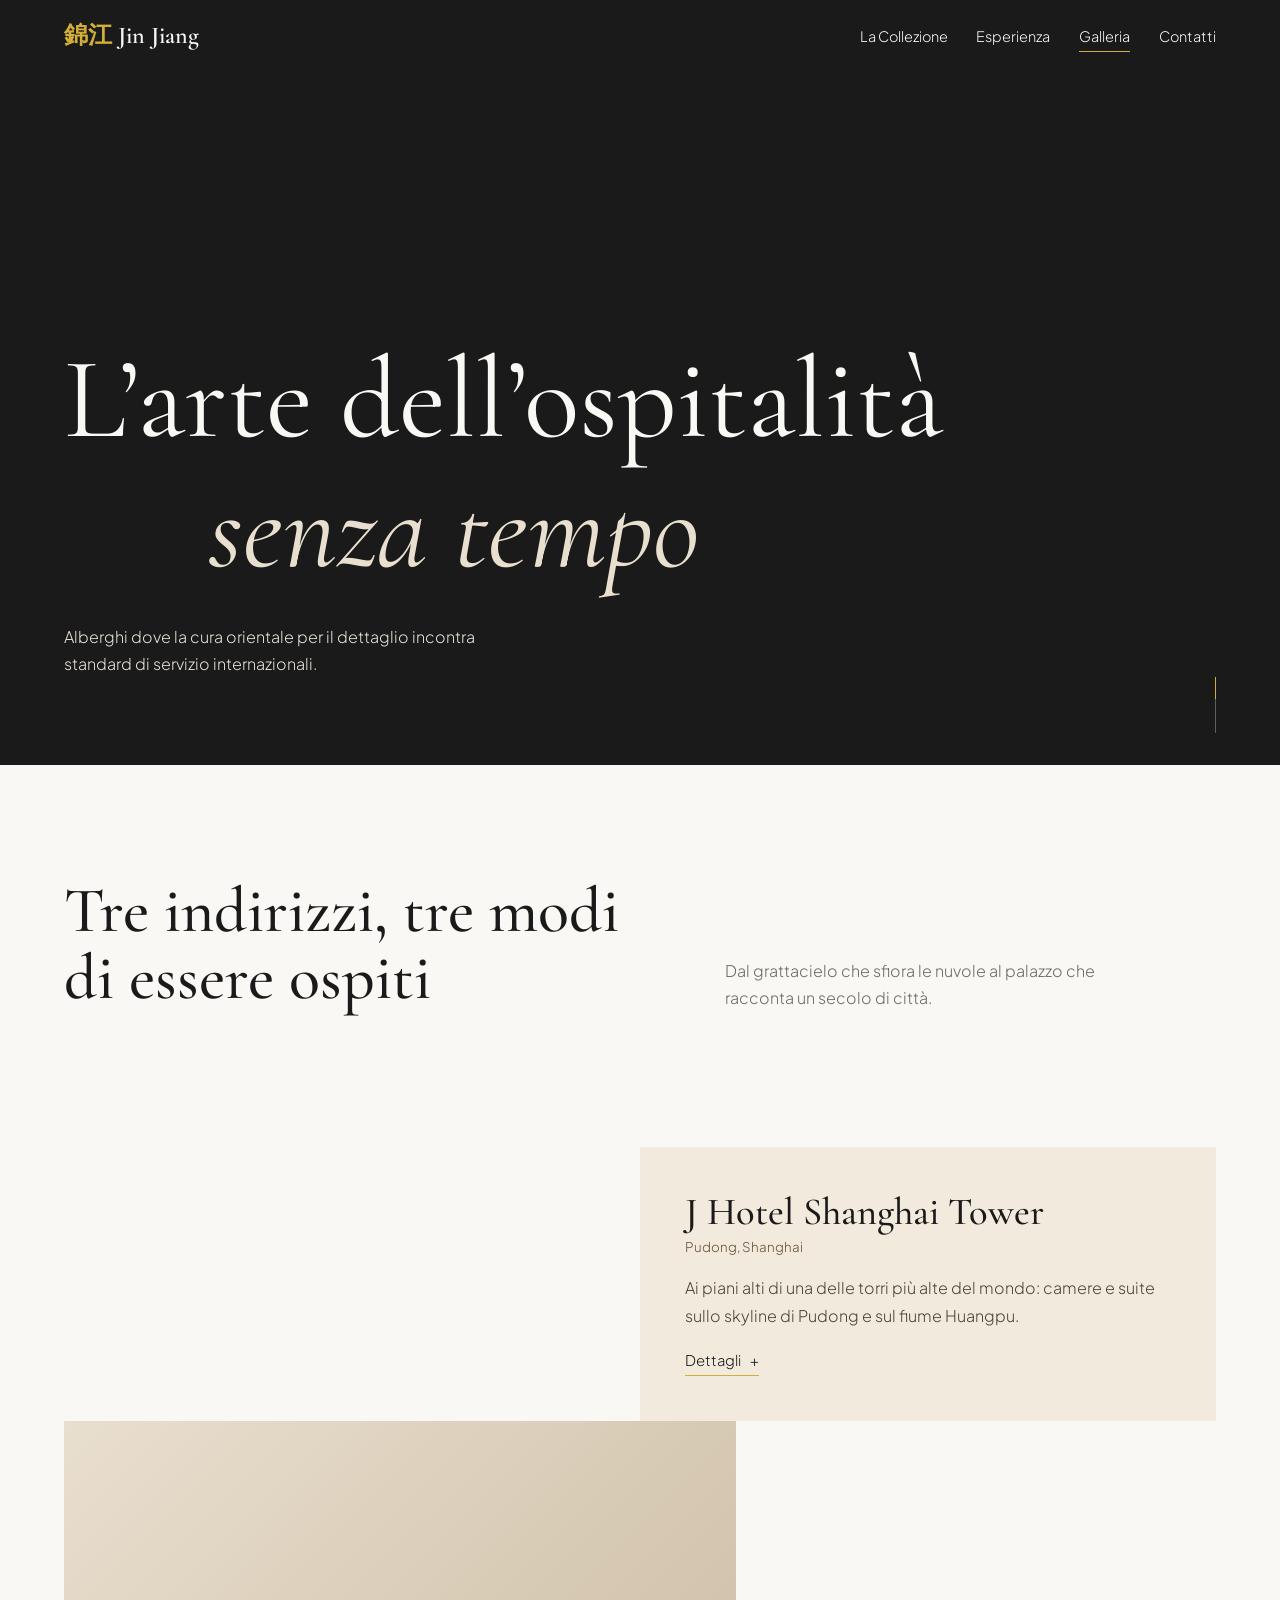
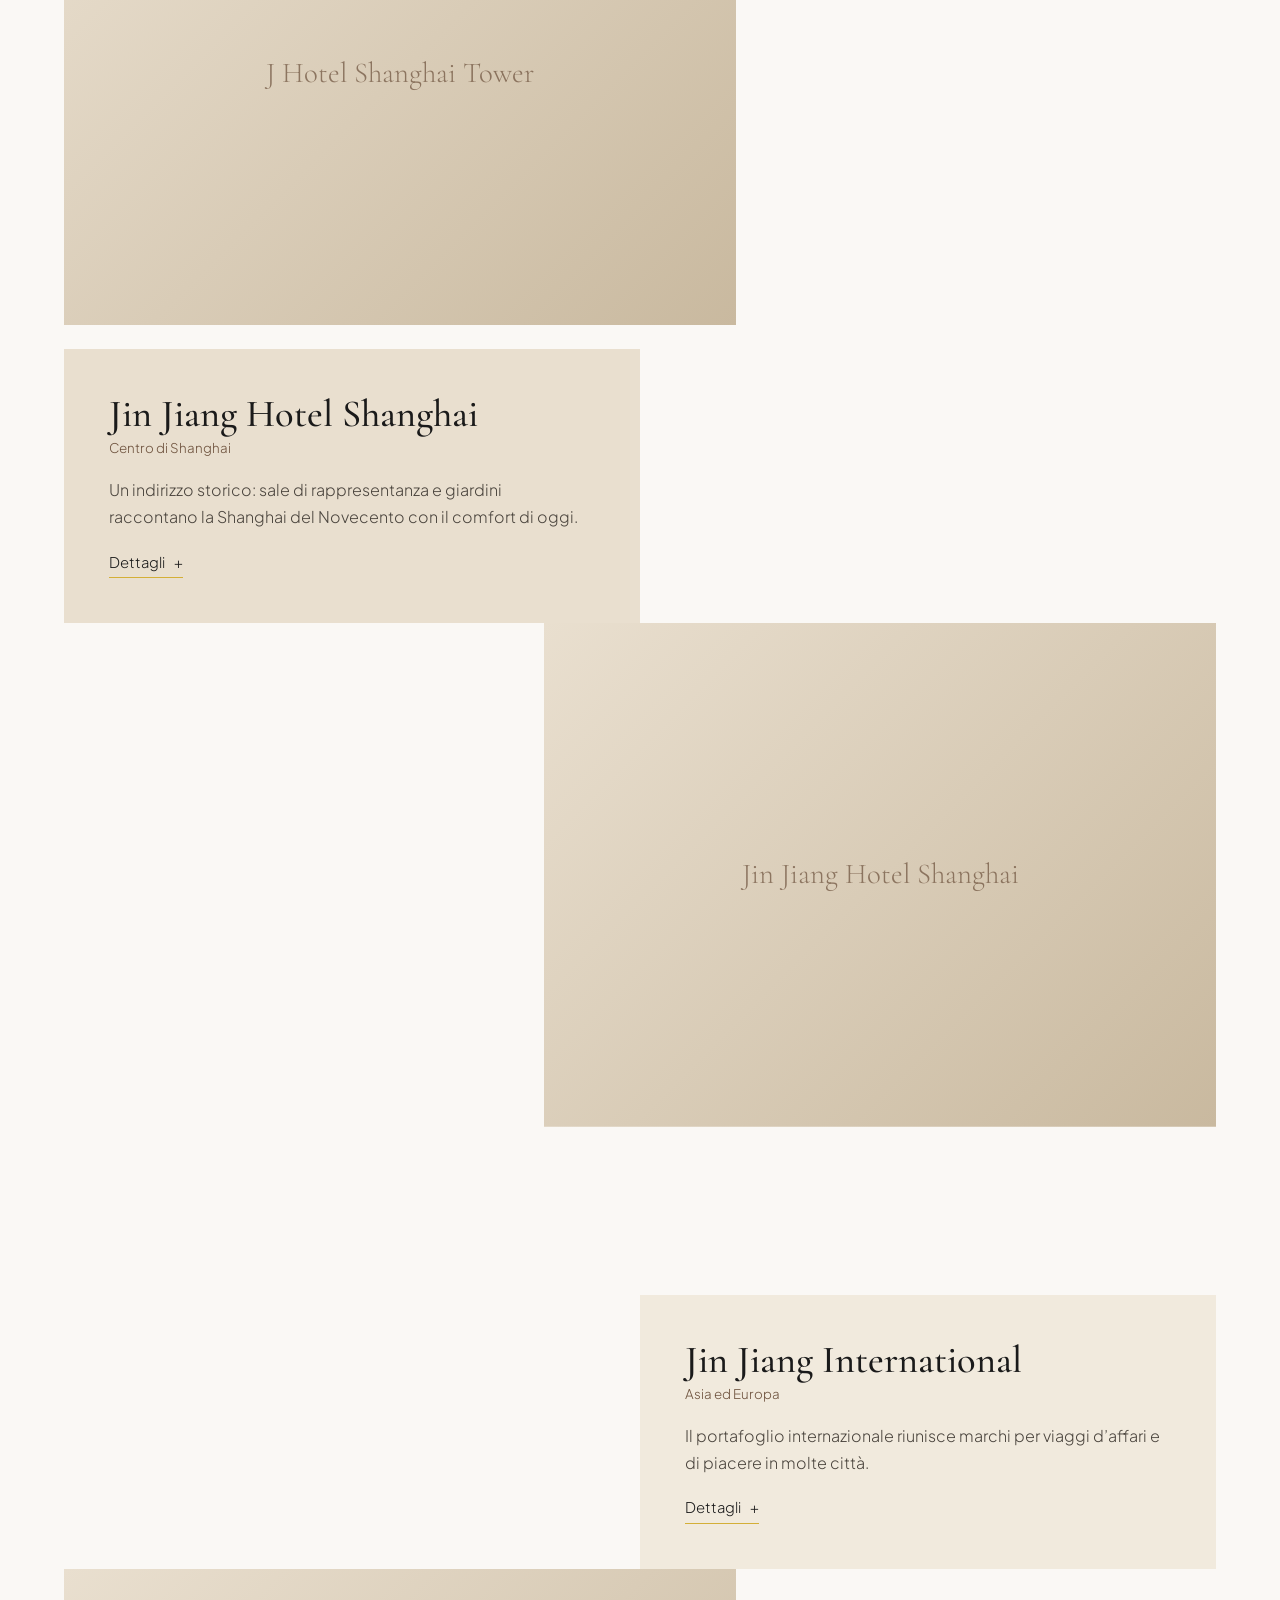
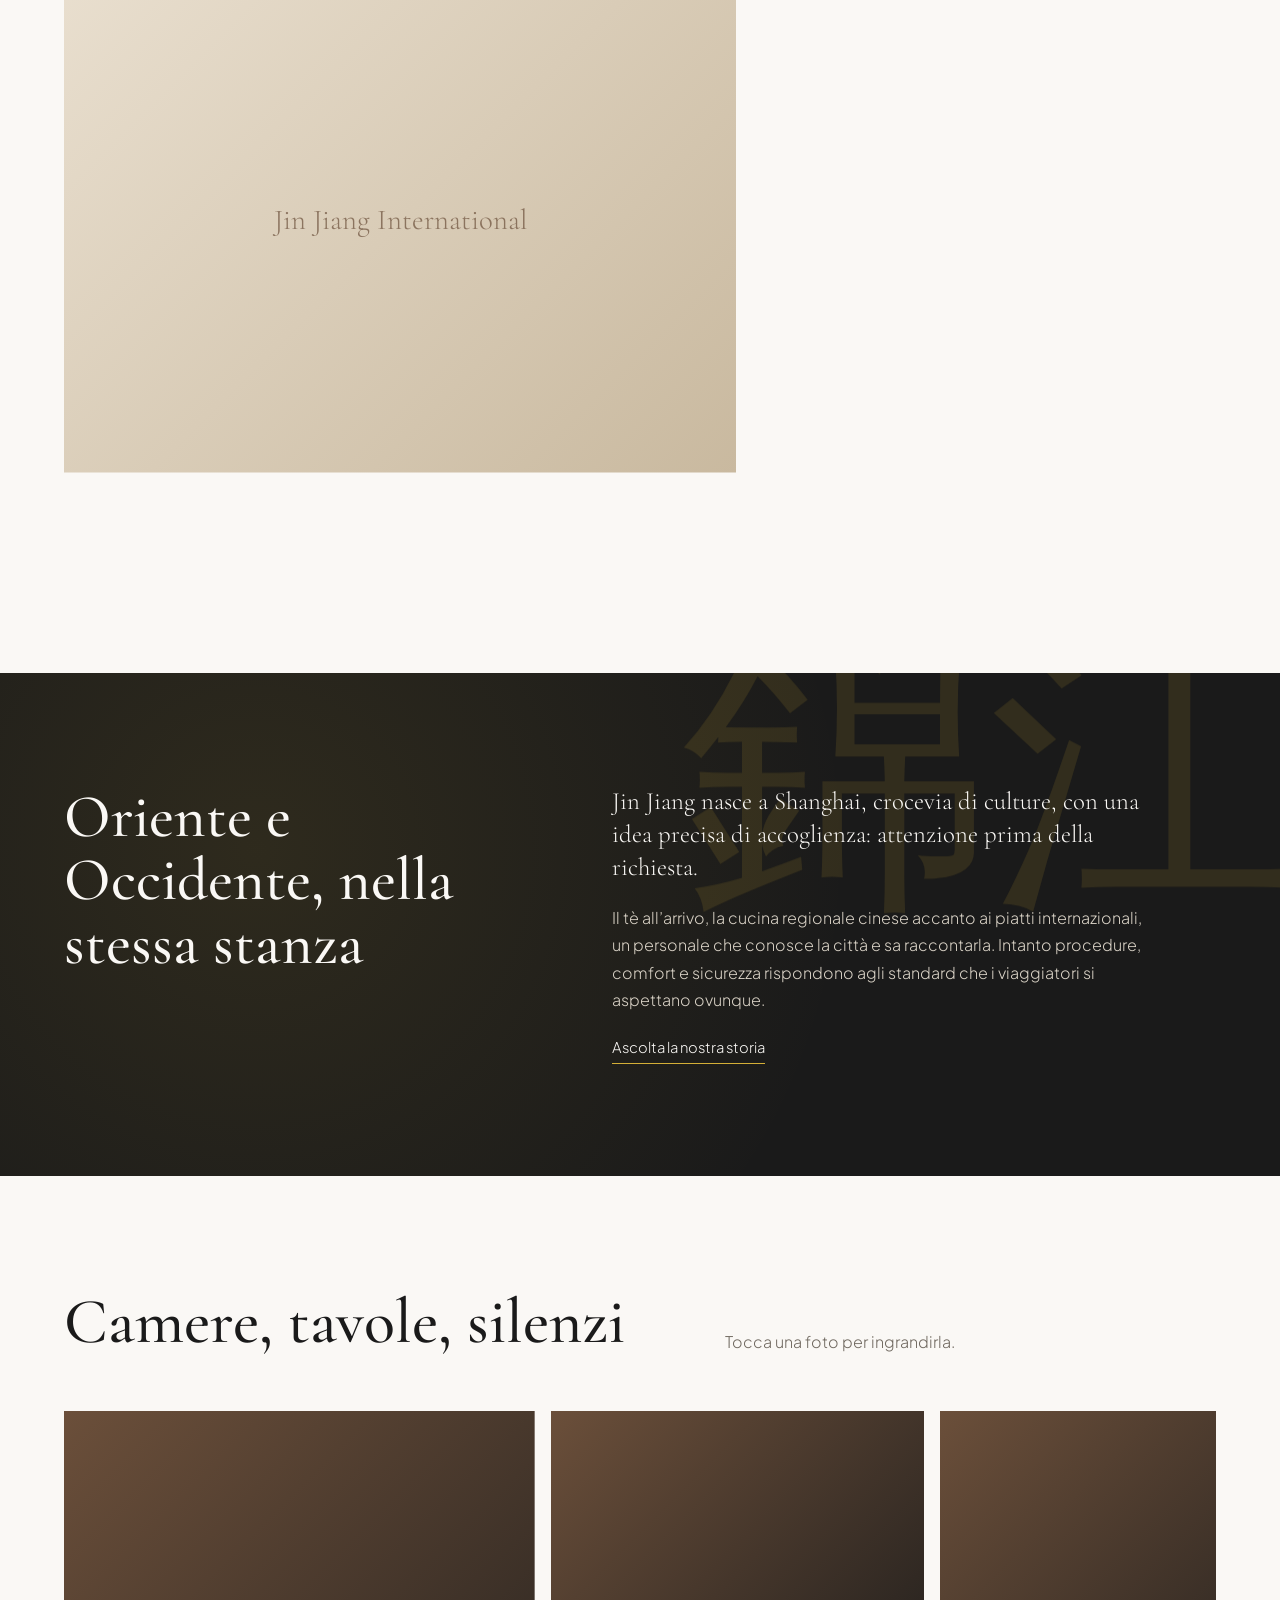
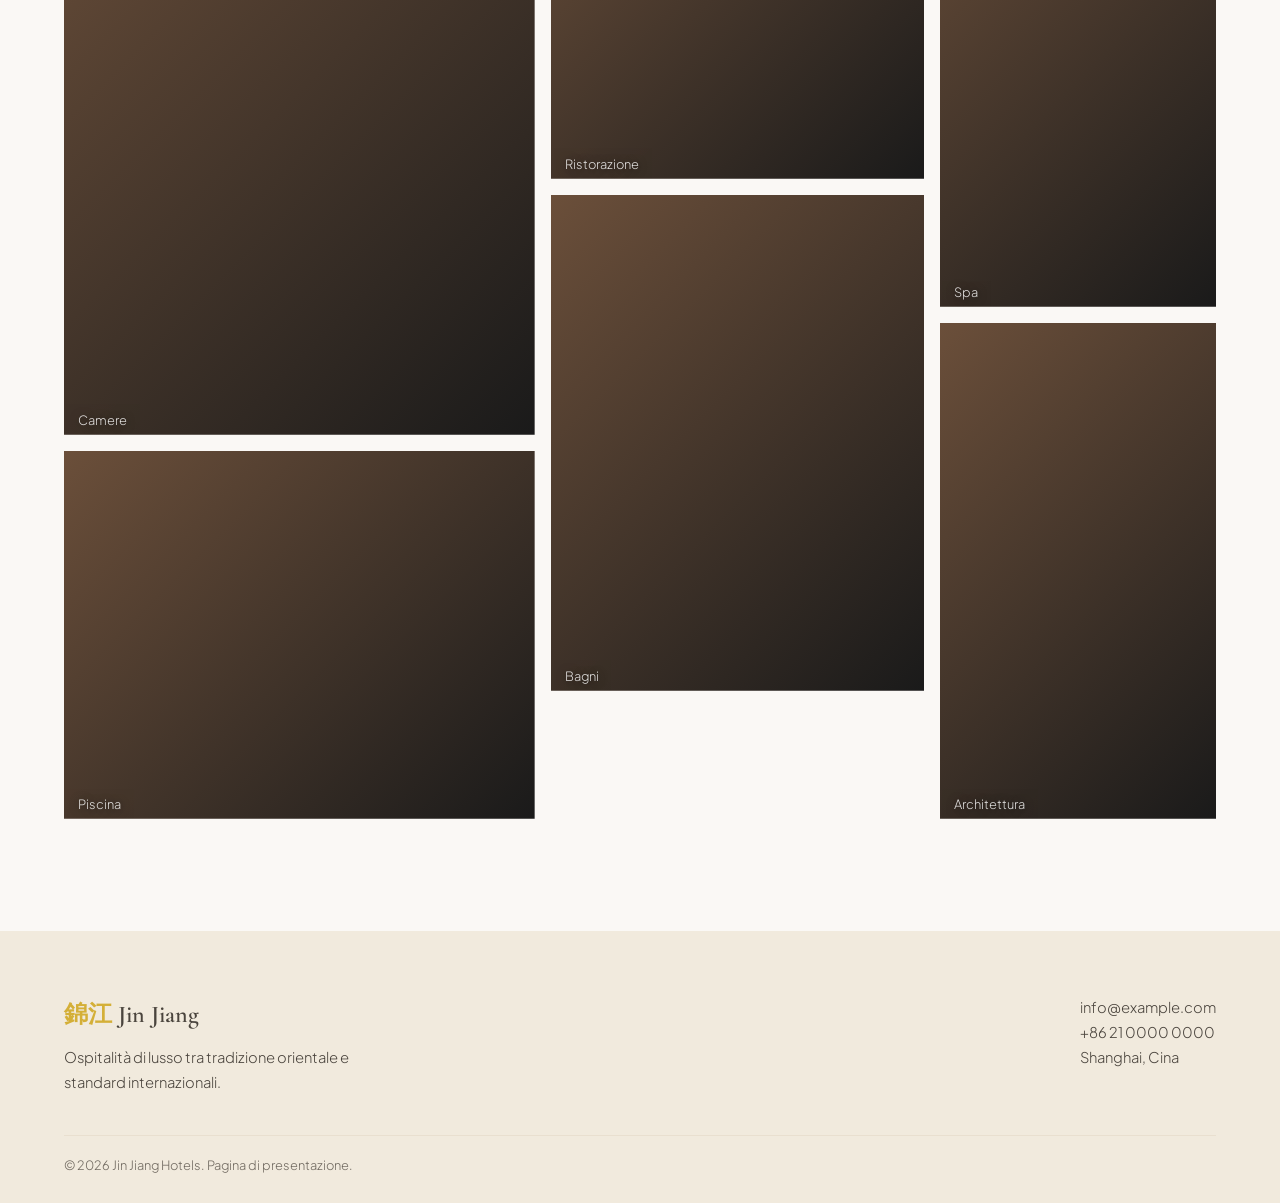
==== index.html @ 451cf1ea "Add files via upload" ====
<!DOCTYPE html>
<html lang="it">
<head>
<meta charset="utf-8">
<meta name="viewport" content="width=device-width, initial-scale=1">
<title>Jin Jiang Hotels — L’arte dell’ospitalità senza tempo</title>
<meta name="description" content="Jin Jiang Hotels: una presentazione del gruppo alberghiero, dal J Hotel Shanghai Tower al Jin Jiang Hotel Shanghai.">
<link rel="preconnect" href="https://fonts.googleapis.com">
<link rel="preconnect" href="https://fonts.gstatic.com" crossorigin>
<link href="https://fonts.googleapis.com/css2?family=Cormorant+Garamond:ital,wght@0,400;0,500;0,600;1,400&family=Plus+Jakarta+Sans:wght@300;400&display=swap" rel="stylesheet">
<link rel="stylesheet" href="style.css">
<script>document.documentElement.classList.add('js')</script>
</head>
<body>
<div class="progress" id="progress" aria-hidden="true"></div>

<header id="top">
  <a href="#top" class="logo"><i>錦江</i>Jin Jiang</a>
  <button class="burger" id="burger" aria-expanded="false" aria-controls="nav">Menu</button>
  <nav id="nav" aria-label="Navigazione">
    <a href="#collezione">La Collezione</a>
    <a href="#esperienza">Esperienza</a>
    <a href="#galleria">Galleria</a>
    <a href="#contatti">Contatti</a>
  </nav>
</header>

<main>
<div class="hero">
  <img id="heroimg" onerror="this.style.display='none'" src="img/jin-jiang-art-deco.jpg" alt="Hotel storico in mattoni in stile art déco a Shanghai al crepuscolo">
  <div class="hero-in">
    <h1><span class="ln"><span>L’arte dell’ospitalità</span></span><span class="ln sub"><em>senza tempo</em></span></h1>
    <p>Alberghi dove la cura orientale per il dettaglio incontra standard di servizio internazionali.</p>
  </div>
  <a href="#collezione" class="scroll" aria-label="Scorri alla collezione"><span></span></a>
</div>

<section id="collezione">
  <div class="lead rv">
    <h2>Tre indirizzi, tre modi di essere ospiti</h2>
    <p>Dal grattacielo che sfiora le nuvole al palazzo che racconta un secolo di città.</p>
  </div>

  <article class="hotel">
    <div class="pic" data-label="J Hotel Shanghai Tower"><img loading="lazy" onerror="this.style.display='none'" style="object-position:50% 25%" src="img/shanghai-tower-nuvole.jpg" alt="Lo Shanghai Tower che emerge dalle nuvole sopra lo skyline di Pudong"></div>
    <div class="txt rv"><h3>J Hotel Shanghai Tower</h3><small>Pudong, Shanghai</small>
      <p>Ai piani alti di una delle torri più alte del mondo: camere e suite sullo skyline di Pudong e sul fiume Huangpu.</p>
      <button class="more" aria-expanded="false">Dettagli</button>
      <div class="panel"><ul><li>Camere e suite con vista panoramica</li><li>Ristorazione e bar ai piani alti</li><li>Spa e area benessere</li></ul></div>
    </div>
  </article>

  <article class="hotel">
    <div class="pic" data-label="Jin Jiang Hotel Shanghai"><img loading="lazy" onerror="this.style.display='none'" src="img/jin-jiang-hotel-sera.jpg" alt="Facciata del Jin Jiang Hotel illuminata al crepuscolo"></div>
    <div class="txt rv"><h3>Jin Jiang Hotel Shanghai</h3><small>Centro di Shanghai</small>
      <p>Un indirizzo storico: sale di rappresentanza e giardini raccontano la Shanghai del Novecento con il comfort di oggi.</p>
      <button class="more" aria-expanded="false">Dettagli</button>
      <div class="panel"><ul><li>Architettura e interni storici</li><li>Sale per eventi e ricevimenti</li><li>Cucina cinese e internazionale</li></ul></div>
    </div>
  </article>

  <article class="hotel">
    <div class="pic" data-label="Jin Jiang International"><img loading="lazy" onerror="this.style.display='none'" style="object-position:50% 35%" src="img/jin-jiang-international-taicang.jpg" alt="Jin Jiang International Hotel di Taicang illuminato di notte"></div>
    <div class="txt rv"><h3>Jin Jiang International</h3><small>Asia ed Europa</small>
      <p>Il portafoglio internazionale riunisce marchi per viaggi d’affari e di piacere in molte città.</p>
      <button class="more" aria-expanded="false">Dettagli</button>
      <div class="panel"><ul><li>Marchi per fasce e stili diversi</li><li>Presenza in Asia e in Europa</li><li>Soggiorni di lavoro e di svago</li></ul></div>
    </div>
  </article>
</section>

<section class="story" id="esperienza">
  <div class="big" id="big" aria-hidden="true">錦江</div>
  <div class="cols">
    <h2 class="rv">Oriente e Occidente, nella stessa stanza</h2>
    <div class="rv">
      <p>Jin Jiang nasce a Shanghai, crocevia di culture, con una idea precisa di accoglienza: attenzione prima della richiesta.</p>
      <p>Il tè all’arrivo, la cucina regionale cinese accanto ai piatti internazionali, un personale che conosce la città e sa raccontarla. Intanto procedure, comfort e sicurezza rispondono agli standard che i viaggiatori si aspettano ovunque.</p>
      <button class="tell" id="chatbtn" aria-expanded="false" aria-controls="chat">Ascolta la nostra storia</button>
    </div>
  </div>
</section>

<section id="galleria">
  <div class="lead rv"><h2>Camere, tavole, silenzi</h2><p>Tocca una foto per ingrandirla.</p></div>
  <div class="gal">
    <figure class="g1"><button type="button" class="open" aria-label="Ingrandisci: Camere"><img loading="lazy" onerror="this.style.display='none'" src="img/camera-vista-citta.jpg" alt="Camera con grande finestra sullo skyline notturno di Shanghai"></button><figcaption>Camere</figcaption></figure>
    <figure class="g2"><button type="button" class="open" aria-label="Ingrandisci: Ristorazione"><img loading="lazy" onerror="this.style.display='none'" src="img/ristorante.jpg" alt="Sala del ristorante con fiori di ciliegio e lanterne rosse"></button><figcaption>Ristorazione</figcaption></figure>
    <figure class="g3"><button type="button" class="open" aria-label="Ingrandisci: Spa"><img loading="lazy" onerror="this.style.display='none'" src="img/spa-vasche.jpg" alt="Vasche termali della spa con soffitto luminoso"></button><figcaption>Spa</figcaption></figure>
    <figure class="g4"><button type="button" class="open" aria-label="Ingrandisci: Bagni"><img loading="lazy" onerror="this.style.display='none'" src="img/bagno.jpg" alt="Bagno in marmo chiaro con doccia a vetro e vasca"></button><figcaption>Bagni</figcaption></figure>
    <figure class="g5"><button type="button" class="open" aria-label="Ingrandisci: Piscina"><img loading="lazy" onerror="this.style.display='none'" src="img/resort-piscina.jpg" alt="Piscina illuminata al crepuscolo con lettini e camere affacciate"></button><figcaption>Piscina</figcaption></figure>
    <figure class="g6"><button type="button" class="open" aria-label="Ingrandisci: Architettura"><img loading="lazy" onerror="this.style.display='none'" src="img/jin-jiang-art-deco.jpg" alt="Edificio storico in mattoni in stile art déco illuminato al crepuscolo"></button><figcaption>Architettura</figcaption></figure>
  </div>
</section>
</main>

<footer id="contatti">
  <div class="foot">
    <div><a href="#top" class="logo"><i>錦江</i>Jin Jiang</a><p style="margin-top:.6rem;max-width:18rem">Ospitalità di lusso tra tradizione orientale e standard internazionali.</p></div>
    <div><a href="mailto:info@example.com">info@example.com</a><br>+86 21 0000 0000<br>Shanghai, Cina</div>
  </div>
  <div class="small">© 2026 Jin Jiang Hotels. Pagina di presentazione.</div>
</footer>

<section class="chat" id="chat" role="dialog" aria-label="Racconto della storia dell’hotel" hidden>
  <div class="chat-h"><div><strong>Il concierge</strong><span>Racconta la storia di Jin Jiang</span></div><button id="chatx" aria-label="Chiudi la chat">Chiudi</button></div>
  <div class="chat-log" id="chatlog" aria-live="polite"></div>
  <div class="chat-opts" id="chatopts"></div>
</section>

<div class="lb" id="lb" role="dialog" aria-modal="true" aria-label="Galleria ingrandita" hidden>
  <button class="lb-x" id="lbx" aria-label="Chiudi">Chiudi</button>
  <button class="lb-n prev" id="lbp" aria-label="Foto precedente">&#8249;</button>
  <figure><img id="lbimg" alt=""><figcaption id="lbcap"></figcaption></figure>
  <button class="lb-n next" id="lbn" aria-label="Foto successiva">&#8250;</button>
</div>

<script src="copione.js"></script>
<script src="script.js"></script>
</body>
</html>
---- style.css ----
:root{--ink:#1A1A1A;--paper:#FAF8F5;--sand:#E9DFCF;--cream:#F1EADD;--gold:#D4AF37;--umber:#6B4F3A;
--serif:'Cormorant Garamond',Georgia,serif;--sans:'Plus Jakarta Sans',system-ui,sans-serif;
--pad:clamp(1.25rem,5vw,4.5rem);--ease:cubic-bezier(.2,.7,.2,1)}
*{box-sizing:border-box;margin:0;padding:0}
html{scroll-behavior:smooth;scroll-padding-top:4rem}
body{font-family:var(--sans);font-weight:300;color:var(--ink);background:var(--paper);line-height:1.7}
img{display:block;width:100%;height:100%;object-fit:cover}
a{color:inherit;text-decoration:none}
button{font:inherit;color:inherit;cursor:pointer}
:focus-visible{outline:2px solid var(--gold);outline-offset:3px}
h1,h2,h3{font-family:var(--serif);font-weight:500;line-height:1.05}

/* progress + header */
.progress{position:fixed;top:0;left:0;height:2px;width:100%;background:var(--gold);transform:scaleX(0);transform-origin:left;z-index:30}
header{position:fixed;inset:0 0 auto 0;z-index:20;display:flex;justify-content:space-between;align-items:center;padding:1rem var(--pad);color:var(--paper);transition:background .4s,color .4s,padding .4s}
header.solid{background:rgba(250,248,245,.94);color:var(--ink);padding-block:.65rem}
.logo{font-family:var(--serif);font-size:1.5rem;font-weight:600}
.logo i{font-style:normal;color:var(--gold);margin-right:.35rem}
nav{display:flex;gap:1.8rem;font-size:.9rem}
nav a{position:relative;padding-block:.2rem}
nav a::after{content:"";position:absolute;left:0;bottom:0;height:1px;width:100%;background:var(--gold);transform:scaleX(0);transform-origin:left;transition:transform .35s var(--ease)}
nav a:hover::after,nav a.on::after{transform:scaleX(1)}
.burger{display:none;background:none;border:0;font-size:.9rem}

/* hero */
.hero{position:relative;min-height:85vh;display:grid;align-items:end;color:var(--paper);background:var(--ink);overflow:hidden}
.hero>img{position:absolute;inset:-8% 0;height:116%;opacity:.75;will-change:transform;animation:kb 2.8s var(--ease) both}
@keyframes kb{from{scale:1.14}to{scale:1}}
.hero::after{content:"";position:absolute;inset:0;background:linear-gradient(180deg,rgba(26,26,26,.4),rgba(26,26,26,.1) 40%,rgba(26,26,26,.75))}
.hero-in{position:relative;z-index:1;padding:8rem var(--pad) 5.5rem}
.hero h1{font-size:clamp(3rem,9vw,7.5rem);font-weight:400}
.ln{display:block;overflow:hidden;padding-bottom:.08em}
.ln>span,.ln>em{display:block}
.sub{margin-left:clamp(1.5rem,12vw,9rem);color:var(--sand)}
.hero p{margin-top:1.4rem;max-width:28rem;color:#e8e2d8}
.js .ln>span,.js .ln>em{transform:translateY(105%);animation:up 1.1s var(--ease) .2s forwards}
.js .ln.sub>em{animation-delay:.45s}
.js .hero p{opacity:0;animation:fade 1s ease 1s forwards}
@keyframes up{to{transform:none}}
@keyframes fade{to{opacity:1}}
.scroll{position:absolute;z-index:1;right:var(--pad);bottom:2rem;width:1px;height:3.5rem;background:rgba(255,255,255,.3);overflow:hidden}
.scroll span{display:block;width:100%;height:40%;background:var(--gold);animation:drip 2s ease-in-out infinite}
@keyframes drip{0%{transform:translateY(-100%)}100%{transform:translateY(260%)}}

/* sections */
section{padding:clamp(4rem,9vw,7rem) var(--pad)}
.lead{display:grid;grid-template-columns:5fr 4fr;gap:3rem;align-items:end;margin-bottom:3.5rem}
.lead h2{font-size:clamp(2.2rem,5vw,4rem)}
.lead p{color:#6f685f;max-width:26rem}
.js .rv{opacity:0;transform:translateY(18px);transition:opacity .9s ease,transform .9s var(--ease)}
.js .rv.in{opacity:1;transform:none}

/* hotels */
.hotel{display:grid;grid-template-columns:repeat(12,1fr);align-items:center;margin-bottom:clamp(3rem,7vw,5.5rem)}
.pic{grid-column:1/8;aspect-ratio:4/3;overflow:hidden;background:linear-gradient(135deg,#E9DFCF,#c9b99f)}
.pic{position:relative}
.pic::after{content:attr(data-label);position:absolute;inset:0;display:grid;place-items:center;font-family:var(--serif);font-size:1.8rem;color:var(--umber);opacity:.7}
.pic img{position:relative;z-index:1;transition:transform 1.3s var(--ease)}
.hotel.in:hover .pic img{transform:scale(1.045)}
.js .hotel .pic{clip-path:inset(0 100% 0 0);transition:clip-path 1.3s var(--ease)}
.js .hotel:nth-of-type(even) .pic{clip-path:inset(0 0 0 100%)}
.js .hotel.in .pic{clip-path:inset(0)}
.js .hotel .pic img{transform:scale(1.25);transition:transform 2s var(--ease)}
.js .hotel.in .pic img{transform:none}
.js .hotel .txt.rv{transition-delay:.45s}
.txt h3{background:linear-gradient(var(--gold),var(--gold)) 0 100%/0 1px no-repeat;transition:background-size .6s var(--ease);display:inline}
.hotel:hover .txt h3{background-size:100% 1px}
.txt{grid-column:7/13;grid-row:1;background:var(--cream);padding:clamp(1.6rem,3.5vw,3rem);margin-top:5rem;position:relative}
.hotel:nth-of-type(even) .pic{grid-column:6/13}
.hotel:nth-of-type(even) .txt{grid-column:1/7;margin-top:-4rem;background:var(--sand)}
.txt h3{font-size:clamp(1.8rem,3vw,2.6rem)}
.txt small{display:block;color:var(--umber);margin:.2rem 0 1rem}
.txt p{color:#4a443d;max-width:30rem}
.more{margin-top:1.2rem;background:none;border:0;border-bottom:1px solid var(--gold);padding:0 0 .15rem;font-size:.92rem;display:inline-flex;gap:.6rem;align-items:center}
.more::after{content:"+";transition:transform .4s var(--ease)}
.more[aria-expanded="true"]::after{transform:rotate(45deg)}
.panel{display:grid;grid-template-rows:0fr;transition:grid-template-rows .5s var(--ease)}
.panel>ul{overflow:hidden;list-style:none;font-size:.92rem;color:var(--umber)}
.panel li{padding:.35rem 0;border-bottom:1px solid rgba(107,79,58,.2)}
.panel li:first-child{margin-top:1rem;border-top:1px solid rgba(107,79,58,.2)}
.more[aria-expanded="true"]+.panel{grid-template-rows:1fr}

/* story */
.story{background:var(--ink);color:var(--paper);position:relative;overflow:hidden}
.big{position:absolute;right:-1rem;top:0;font-family:var(--serif);font-size:clamp(7rem,24vw,22rem);line-height:.9;color:rgba(212,175,55,.13);pointer-events:none;will-change:transform}
.story .cols{display:grid;grid-template-columns:4fr 5fr;gap:4rem;position:relative}
.story h2{font-size:clamp(2.2rem,5vw,3.8rem)}
.story p{color:#d9d2c6;max-width:34rem}
.story p:first-child{font-family:var(--serif);font-size:1.55rem;line-height:1.35;color:var(--paper);margin-bottom:1.2rem}

/* gallery */
.gal{display:grid;grid-template-columns:repeat(12,1fr);grid-auto-rows:7rem;gap:1rem}
.gal figure{overflow:hidden;position:relative;background:linear-gradient(135deg,#6B4F3A,#1A1A1A)}
.gal .open{display:block;width:100%;height:100%;border:0;padding:0;background:none}
.gal img{transition:transform 1.3s var(--ease),filter .6s}
.gal figure:hover img{transform:scale(1.05);filter:brightness(.92)}
.gal figcaption{position:absolute;left:.9rem;bottom:.6rem;font-size:.8rem;color:#fff;text-shadow:0 1px 8px rgba(0,0,0,.6);pointer-events:none;transform:translateY(6px);opacity:.85;transition:transform .5s var(--ease),opacity .5s}
.gal figure:hover figcaption{transform:none;opacity:1}
.g1{grid-column:1/6;grid-row:1/6}.g2{grid-column:6/10;grid-row:1/4}.g3{grid-column:10/13;grid-row:1/5}
.g4{grid-column:6/10;grid-row:4/8}.g5{grid-column:1/6;grid-row:6/9}.g6{grid-column:10/13;grid-row:5/9}

.js .gal figure{clip-path:inset(100% 0 0 0);transition:clip-path 1s var(--ease)}
.js .gal.in figure{clip-path:inset(0)}
.gal figure:nth-child(2){transition-delay:.1s}.gal figure:nth-child(3){transition-delay:.2s}.gal figure:nth-child(4){transition-delay:.3s}.gal figure:nth-child(5){transition-delay:.4s}.gal figure:nth-child(6){transition-delay:.5s}

/* lightbox */
.lb{position:fixed;inset:0;z-index:40;background:rgba(20,18,16,.94);display:grid;grid-template-columns:auto 1fr auto;align-items:center;gap:1rem;padding:3.5rem 1.2rem 1.2rem;color:var(--paper);opacity:0;transition:opacity .35s}
.lb[hidden]{display:none}
.lb.show{opacity:1}
.lb figure{height:100%;min-height:0;display:flex;flex-direction:column;align-items:center;justify-content:center;gap:.8rem}
.lb img{width:auto;height:auto;max-width:100%;max-height:calc(100vh - 9rem);object-fit:contain;transition:opacity .3s}
.lb img.swap{opacity:0}
.lb-x{position:absolute;top:1rem;right:1.2rem;background:none;border:0;font-size:.9rem}
.lb-n{background:none;border:1px solid rgba(255,255,255,.3);width:2.8rem;height:2.8rem;border-radius:50%;font-size:1.6rem;line-height:1;transition:background .3s,border-color .3s}
.lb-n:hover{background:var(--gold);border-color:var(--gold);color:var(--ink)}

/* footer */
footer{background:var(--cream);padding:4rem var(--pad) 1.6rem}
.foot{display:flex;justify-content:space-between;flex-wrap:wrap;gap:2rem;font-size:.92rem;color:#4a443d}
.foot a:hover{color:var(--umber)}
.small{margin-top:2.5rem;padding-top:1.2rem;border-top:1px solid var(--sand);font-size:.8rem;color:#6f685f}


/* effetti calmi */
.story::before{content:"";position:absolute;inset:-25%;background:radial-gradient(circle at 30% 40%,rgba(212,175,55,.11),transparent 42%);animation:drift 26s ease-in-out infinite alternate;pointer-events:none}
@keyframes drift{from{transform:translate(-6%,-4%)}to{transform:translate(12%,8%)}}

/* chat */
.tell{margin-top:1.4rem;background:none;border:0;border-bottom:1px solid var(--gold);color:var(--paper);padding:0 0 .15rem;font-size:.92rem;transition:color .4s}
.tell:hover{color:var(--gold)}
.chat{position:fixed;right:1.2rem;bottom:1.2rem;z-index:25;width:23rem;max-width:calc(100vw - 2.4rem);height:31rem;max-height:calc(100vh - 3rem);background:var(--paper);display:flex;flex-direction:column;box-shadow:0 30px 70px -25px rgba(26,26,26,.55);opacity:0;transform:translateY(14px);transition:opacity .6s ease,transform .7s var(--ease)}
.chat[hidden]{display:none}
.chat.show{opacity:1;transform:none}
.chat-h{display:flex;justify-content:space-between;align-items:center;background:var(--ink);color:var(--paper);padding:.9rem 1.1rem}
.chat-h strong{display:block;font-family:var(--serif);font-size:1.3rem;font-weight:500;line-height:1.1}
.chat-h span{font-size:.78rem;color:#bdb5a8}
.chat-h button{background:none;border:0;font-size:.82rem;color:var(--paper)}
.chat-log{flex:1;overflow-y:auto;padding:1.1rem;display:flex;flex-direction:column;gap:.7rem}
.msg{max-width:86%;padding:.7rem .95rem;font-size:.92rem;line-height:1.55;animation:arrive .8s var(--ease) both}
@keyframes arrive{from{opacity:0;transform:translateY(8px)}to{opacity:1;transform:none}}
.msg.bot{background:var(--cream);align-self:flex-start}
.msg.me{background:var(--ink);color:var(--paper);align-self:flex-end}
.msg .w{opacity:0;filter:blur(3px);transition:opacity 1s ease,filter 1s ease}
.msg.go .w{opacity:1;filter:none}
.msg.typing{display:flex;gap:.3rem;padding:.9rem 1rem}
.msg.typing i{width:6px;height:6px;border-radius:50%;background:var(--umber);opacity:.35;animation:dot 1.6s ease-in-out infinite}
.msg.typing i:nth-child(2){animation-delay:.25s}.msg.typing i:nth-child(3){animation-delay:.5s}
@keyframes dot{0%,100%{opacity:.25}50%{opacity:.9}}
.chat-opts{display:flex;flex-wrap:wrap;gap:.5rem;padding:.8rem 1.1rem 1.1rem;border-top:1px solid var(--sand);min-height:3.6rem}
.chat-opts button{background:none;border:1px solid var(--gold);padding:.4rem .9rem;font-size:.85rem;transition:background .4s,color .4s;animation:arrive .8s var(--ease) both}
.chat-opts button:hover{background:var(--gold);color:var(--ink)}
@media(max-width:800px){.chat{right:.8rem;left:.8rem;width:auto;max-width:none;bottom:.8rem}}

/* responsive */
@media(max-width:800px){
.burger{display:block}
nav{position:absolute;top:100%;left:0;right:0;background:var(--ink);color:var(--paper);flex-direction:column;align-items:stretch;gap:0;padding:0 var(--pad);font-family:var(--serif);font-size:1.5rem;clip-path:inset(0 0 100% 0);transition:clip-path .5s var(--ease)}
nav a{padding:.7rem 0;border-bottom:1px solid rgba(255,255,255,.1)}
nav a:last-child{border-bottom:0;padding-bottom:1rem}
nav a::after{display:none}
nav a.on{color:var(--gold)}
nav.open{clip-path:inset(0)}
header.menu{background:var(--ink);color:var(--paper)}
.lead,.story .cols{grid-template-columns:1fr;gap:1.5rem}
.hotel{display:block}
.txt,.hotel:nth-of-type(even) .txt{margin:-2.5rem 1rem 0}
.gal{grid-auto-rows:4.5rem}
.g1{grid-column:1/8;grid-row:1/5}.g2{grid-column:8/13;grid-row:1/4}.g3{grid-column:8/13;grid-row:4/8}
.g4{grid-column:1/8;grid-row:5/8}.g5{grid-column:1/7;grid-row:8/11}.g6{grid-column:7/13;grid-row:8/11}
.lb{grid-template-columns:1fr;grid-template-rows:1fr auto}
.lb-n{position:absolute;bottom:1rem}.lb-n.prev{left:1.2rem}.lb-n.next{right:1.2rem}
.scroll{display:none}}
@media(prefers-reduced-motion:reduce){
html{scroll-behavior:auto}
*,*::before,*::after{animation:none!important;transition:none!important}
.js .ln>span,.js .ln>em,.js .hero p,.js .rv{opacity:1;transform:none}
.js .hotel .pic,.js .gal figure{clip-path:none}.js .hotel .pic img{transform:none}}
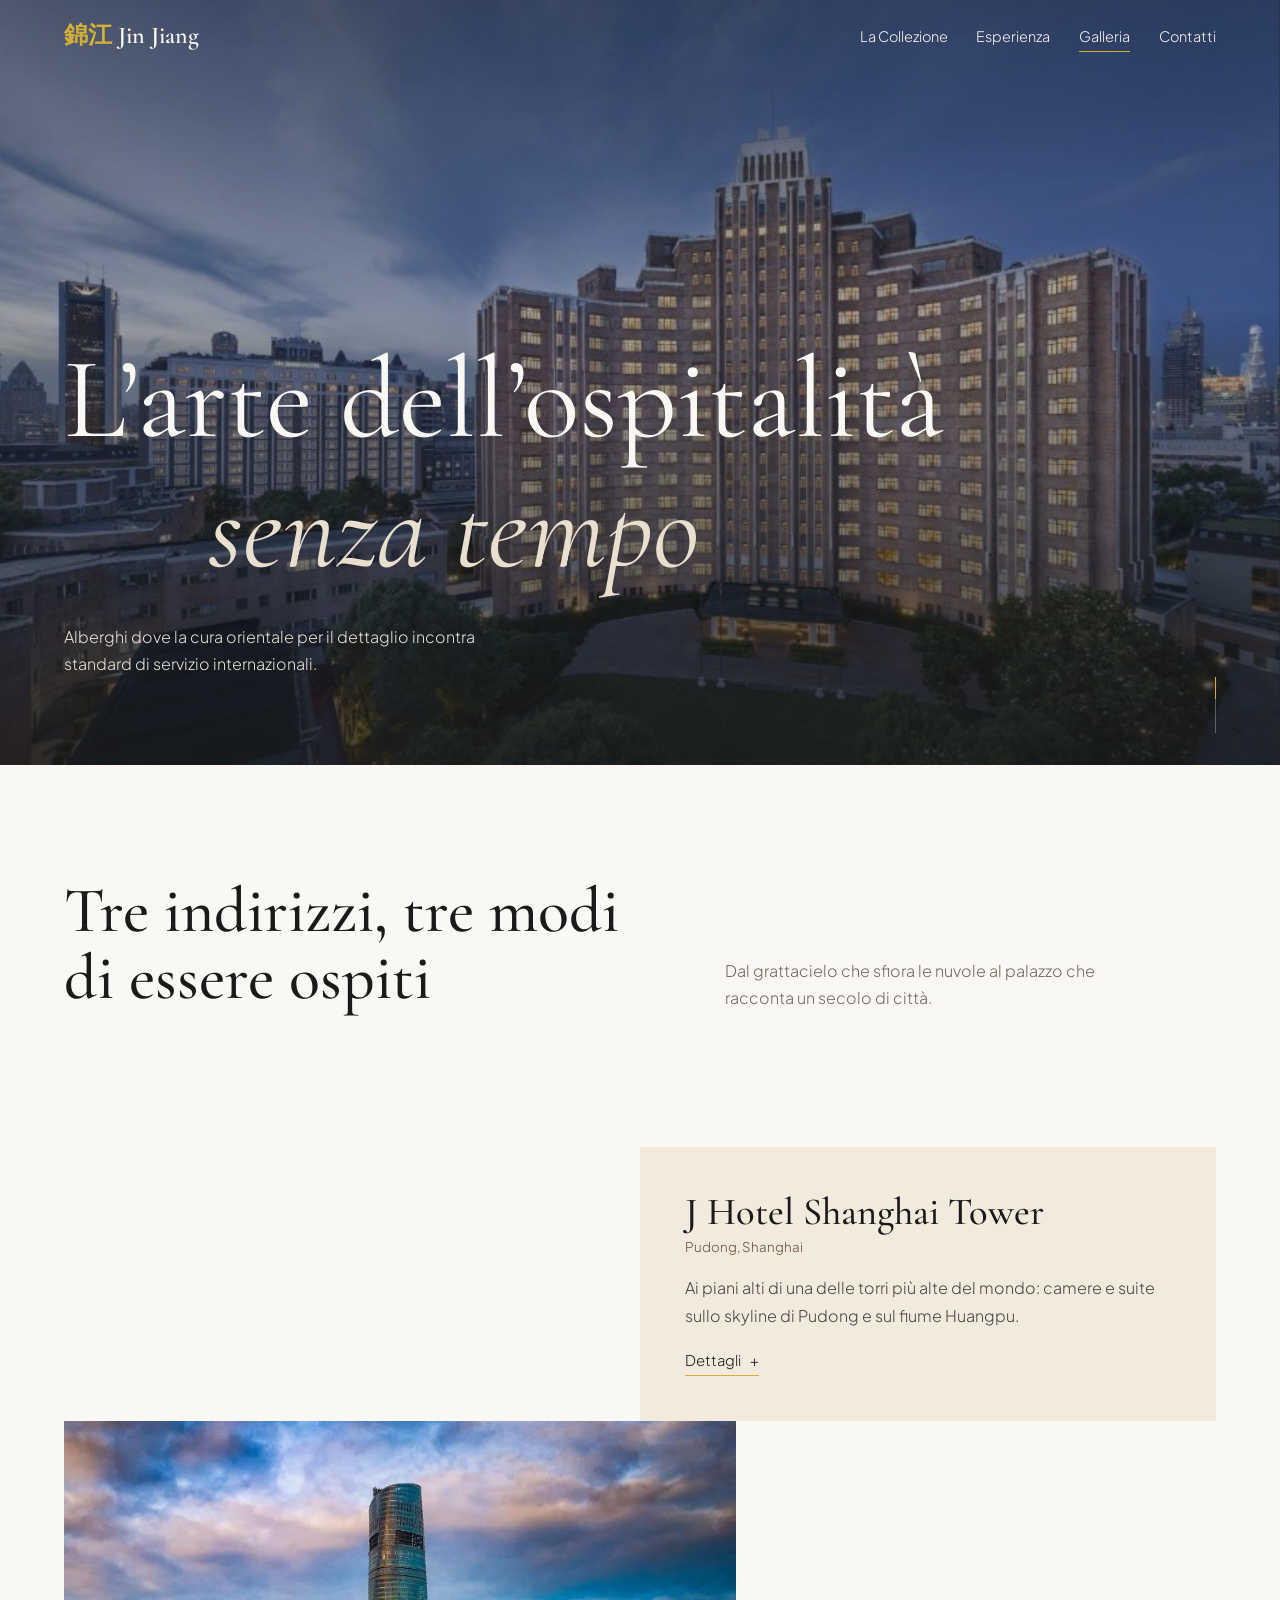
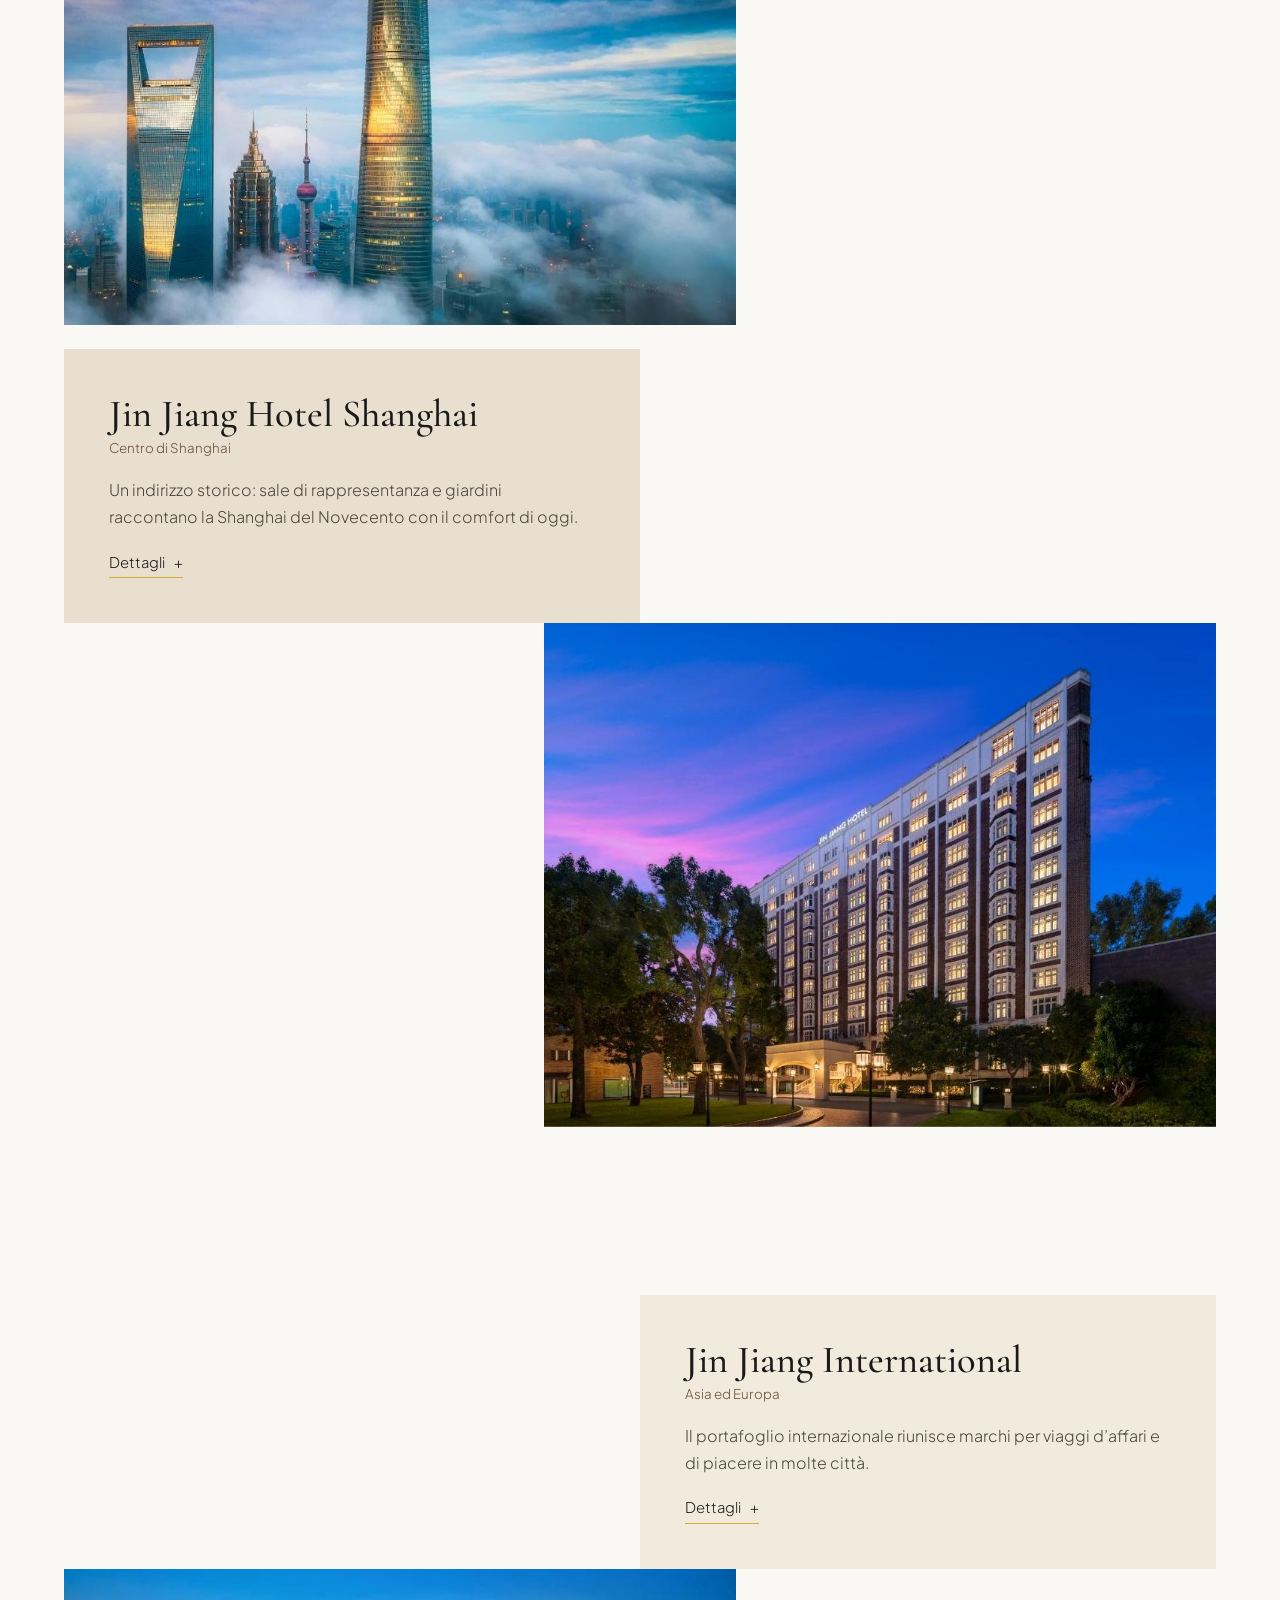
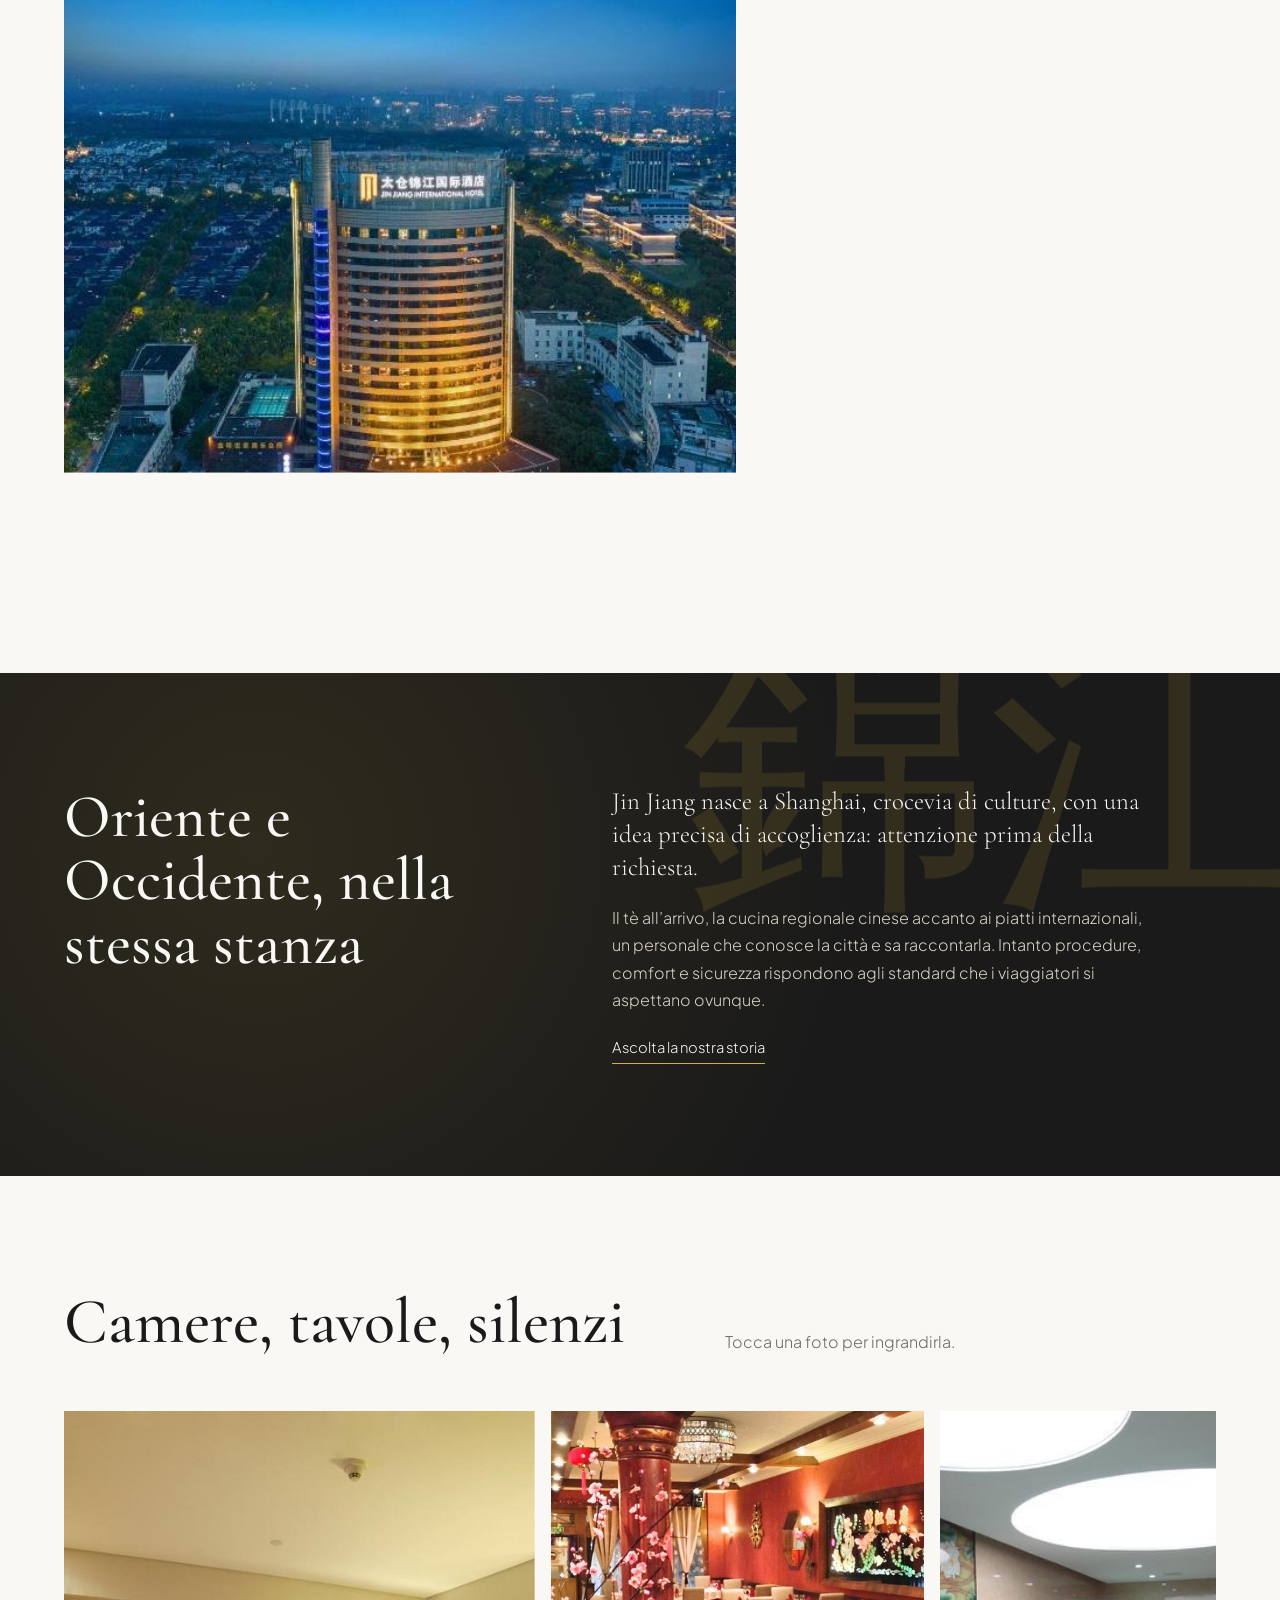
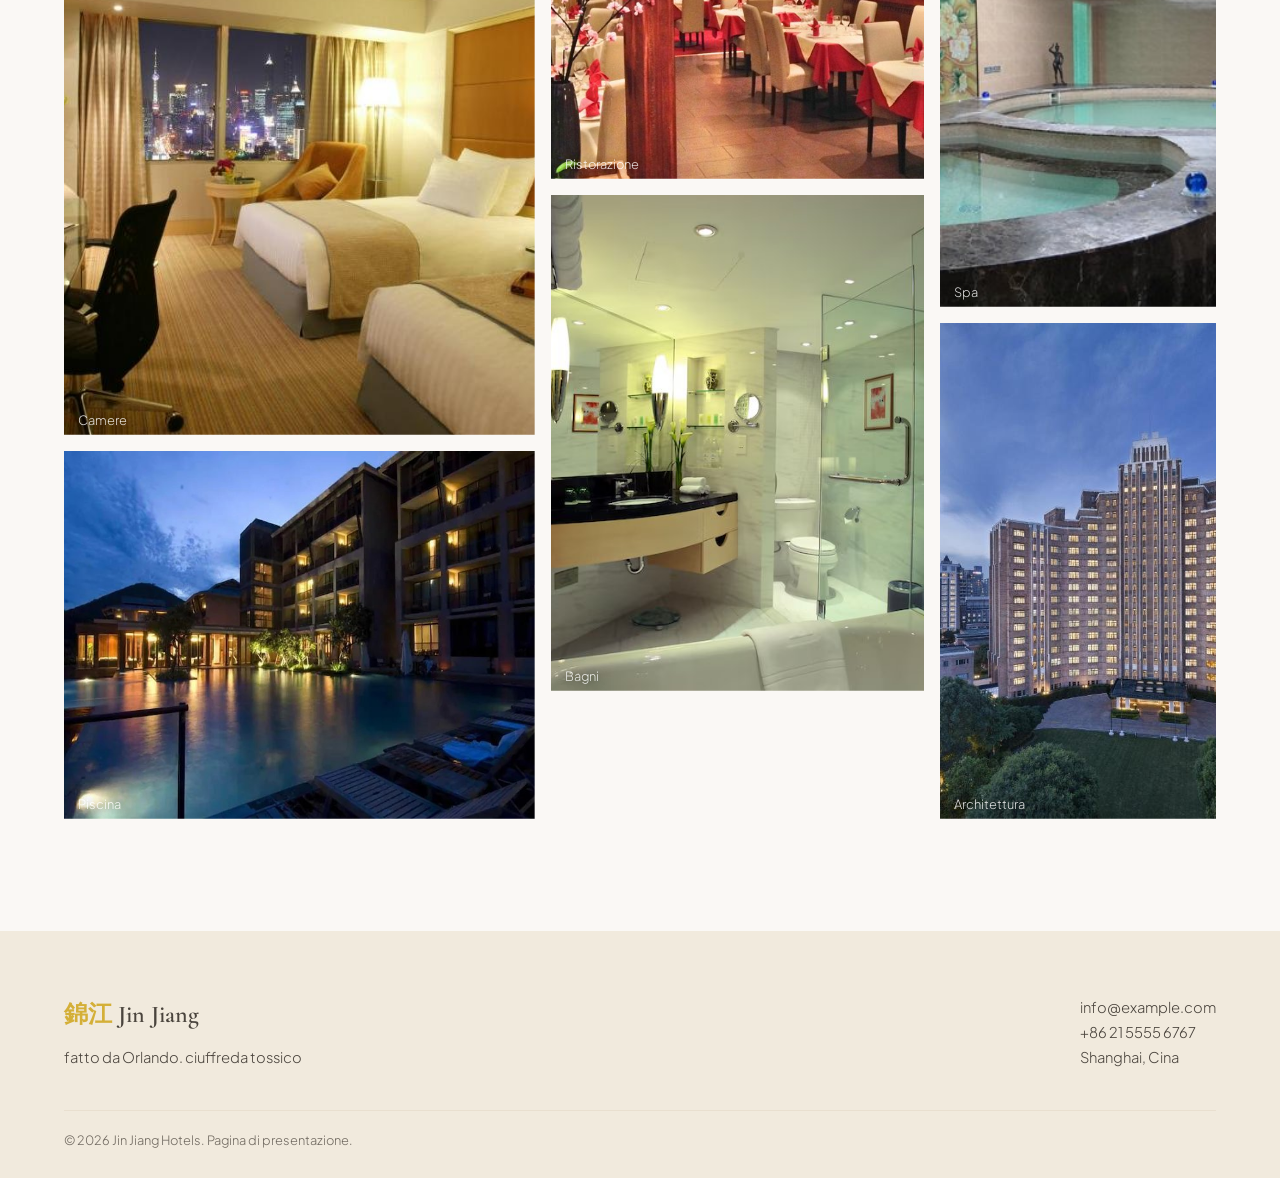
==== commit 5ae46154: "Update index.html" ====
--- a/index.html
+++ b/index.html
@@ -96,8 +96,8 @@
 
 <footer id="contatti">
   <div class="foot">
-    <div><a href="#top" class="logo"><i>錦江</i>Jin Jiang</a><p style="margin-top:.6rem;max-width:18rem">Ospitalità di lusso tra tradizione orientale e standard internazionali.</p></div>
-    <div><a href="mailto:info@example.com">info@example.com</a><br>+86 21 0000 0000<br>Shanghai, Cina</div>
+    <div><a href="#top" class="logo"><i>錦江</i>Jin Jiang</a><p style="margin-top:.6rem;max-width:18rem">fatto da Orlando. ciuffreda tossico</p></div>
+    <div><a href="mailto:info@example.com">info@example.com</a><br>+86 21 5555 6767<br>Shanghai, Cina</div>
   </div>
   <div class="small">© 2026 Jin Jiang Hotels. Pagina di presentazione.</div>
 </footer>
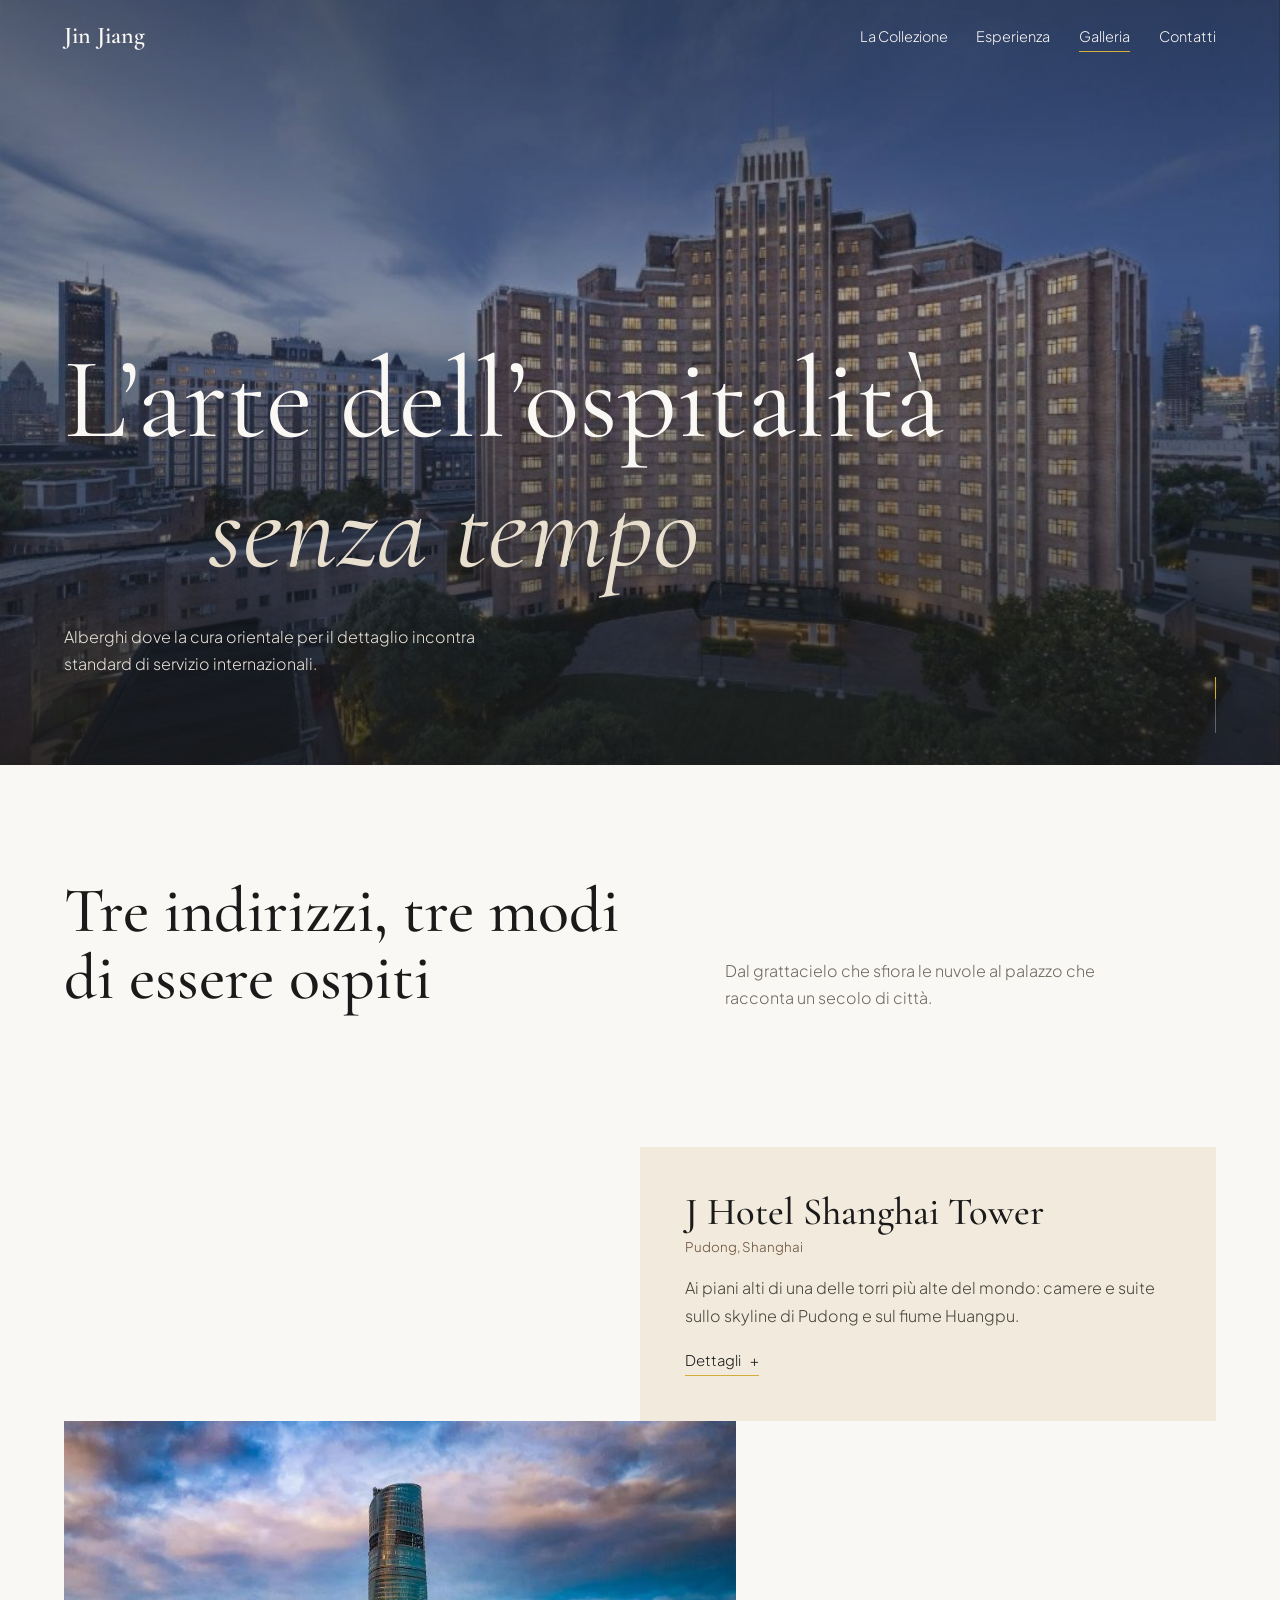
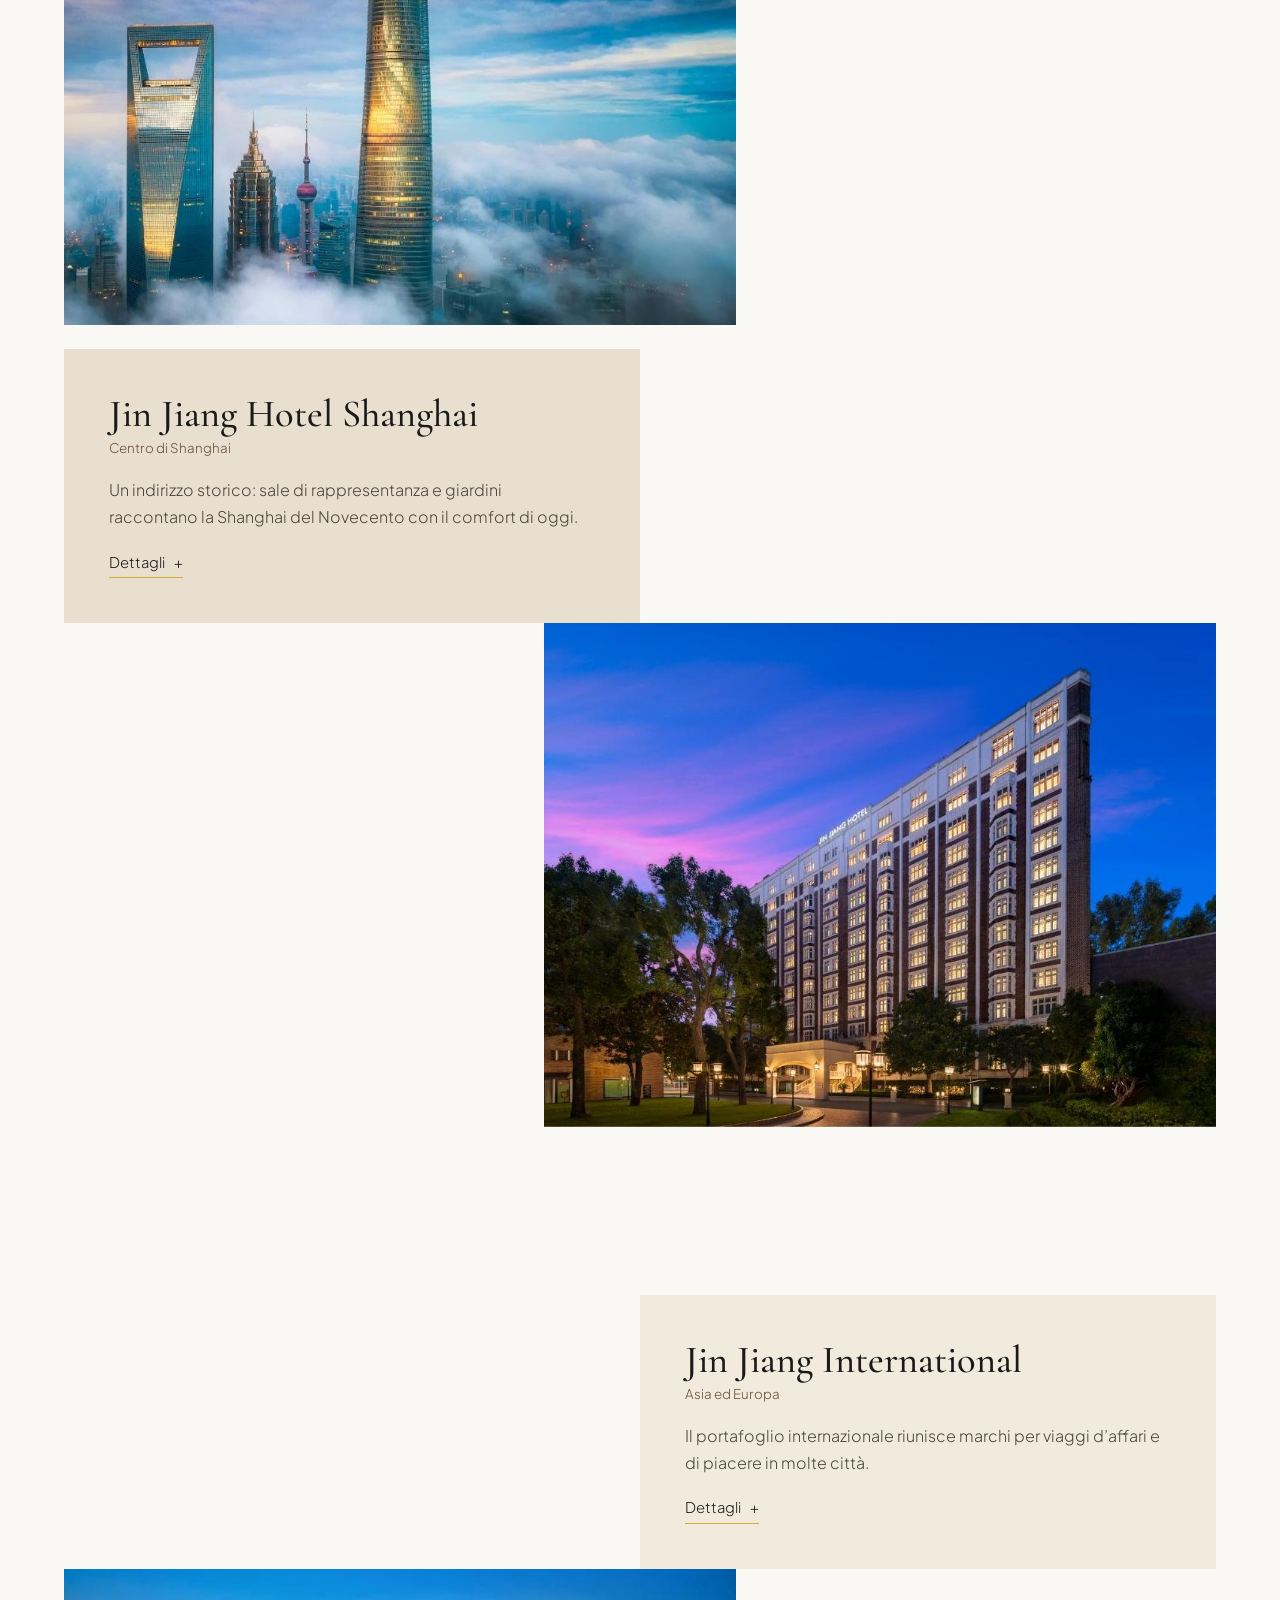
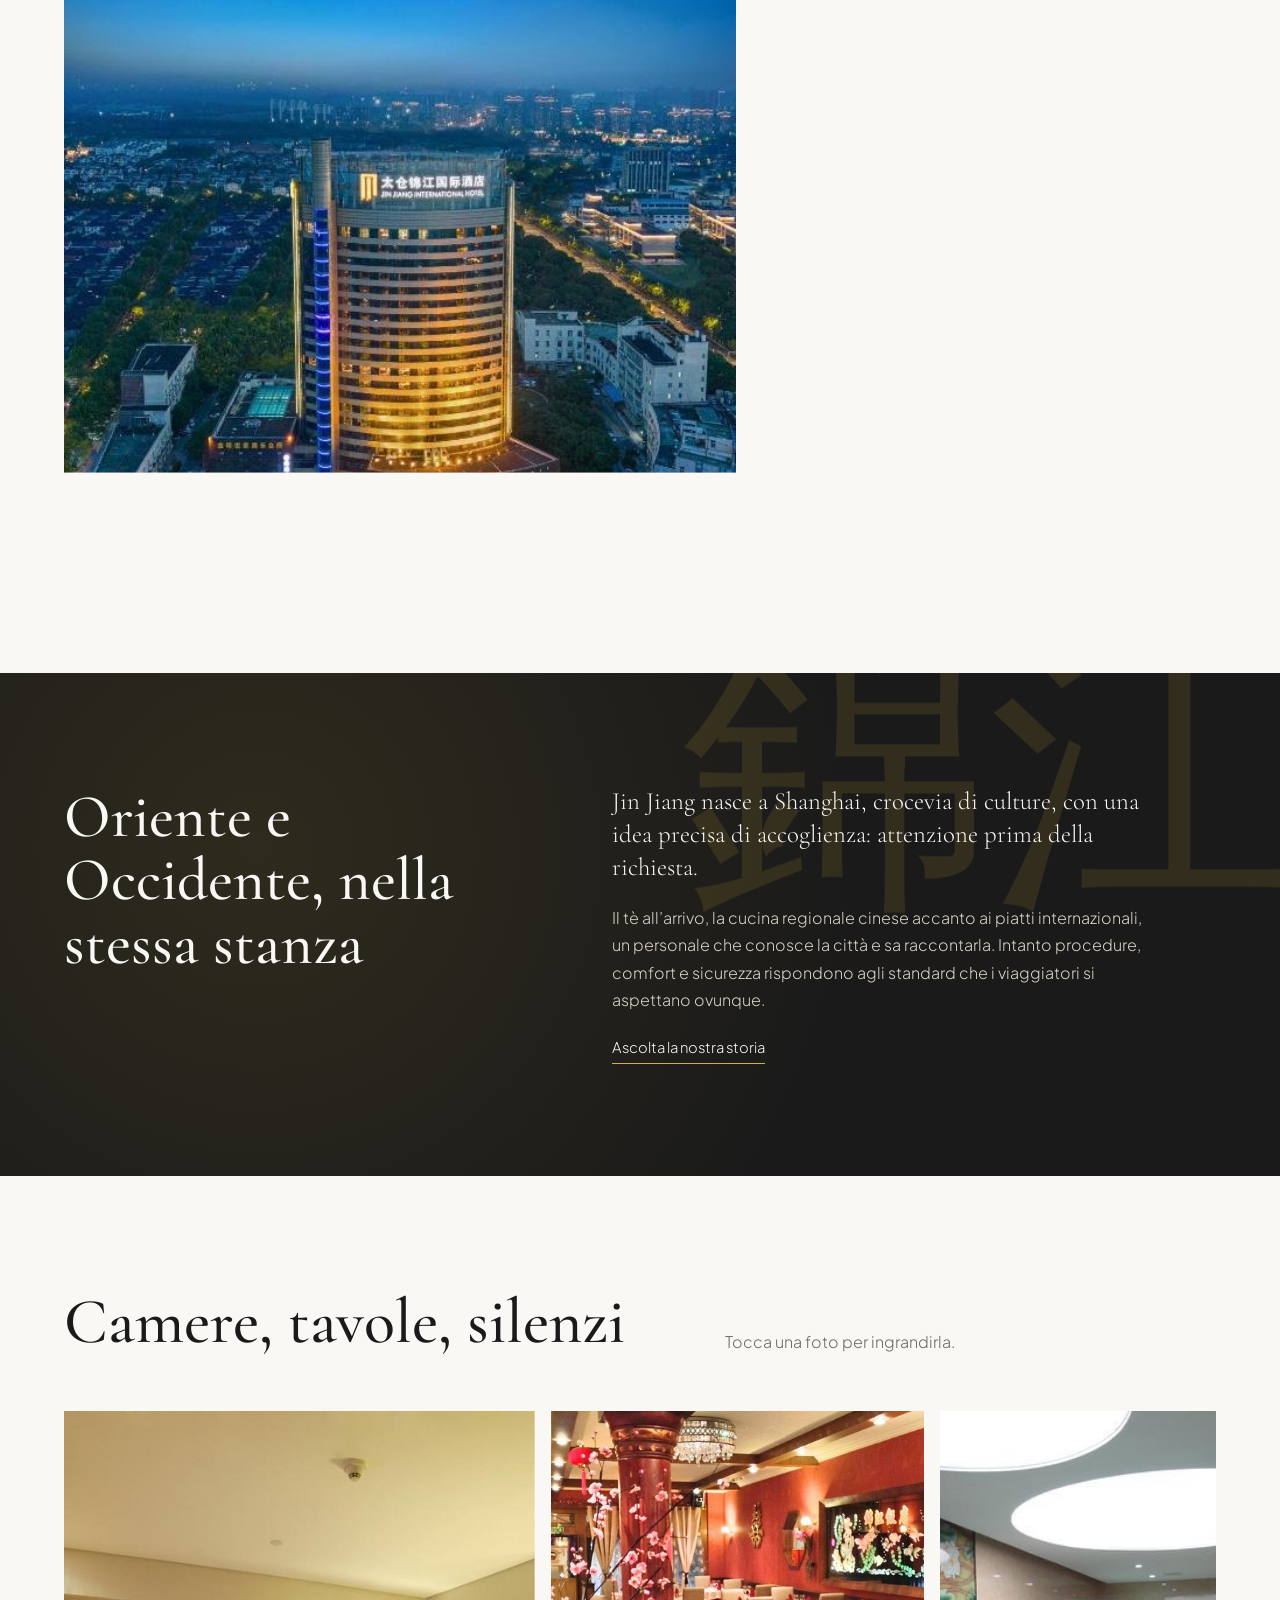
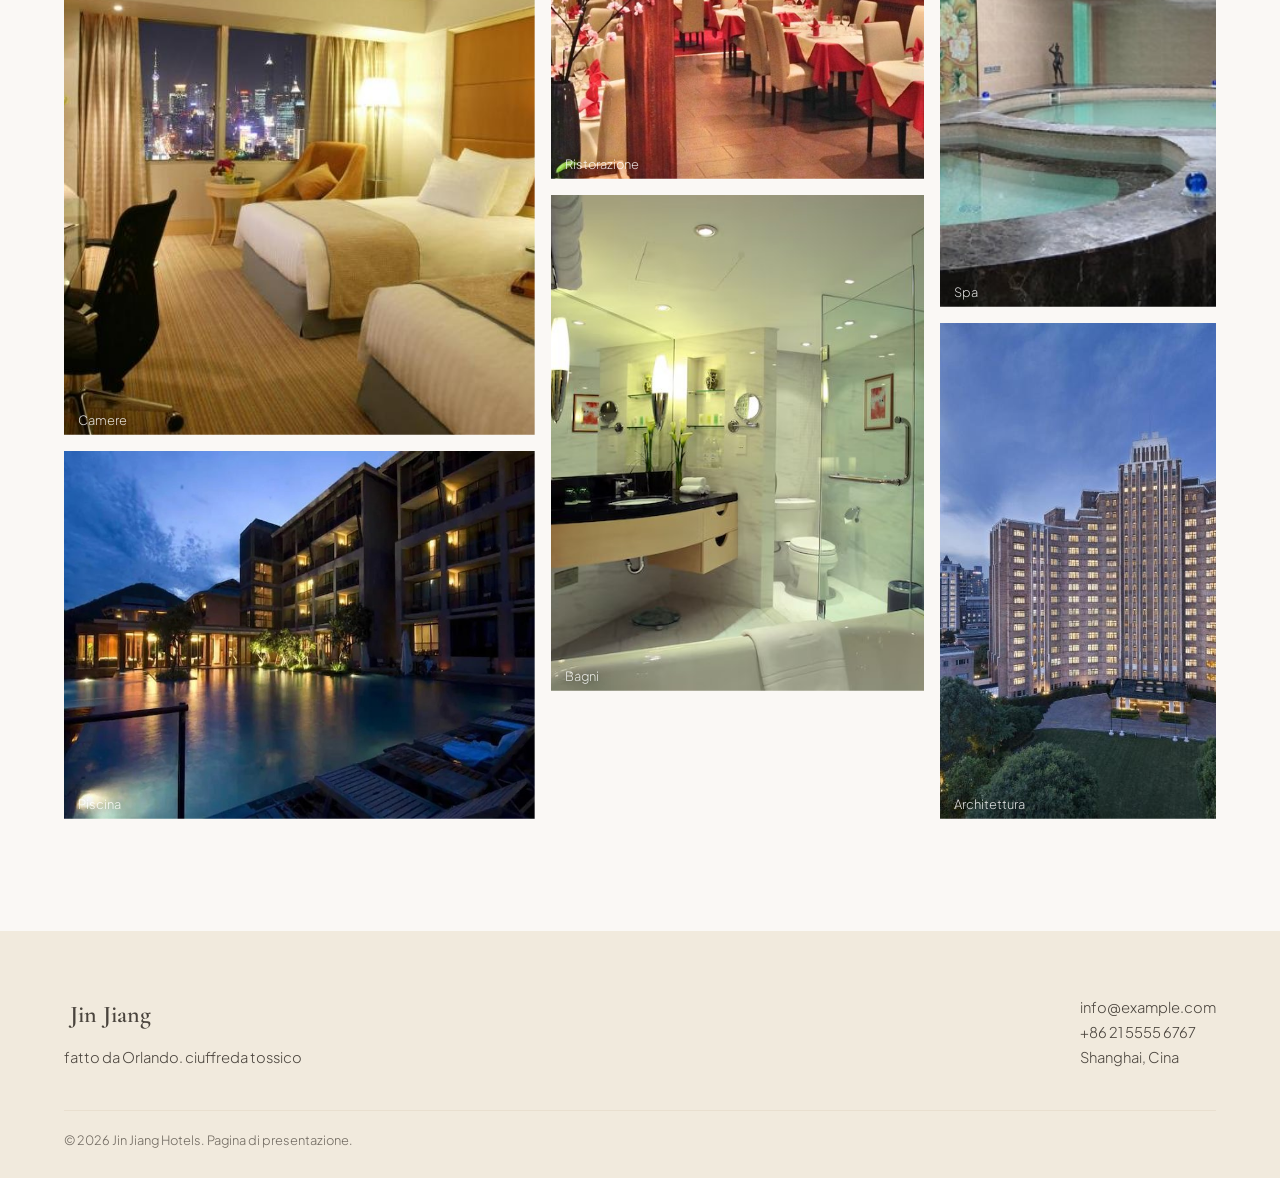
==== commit 0de87cc3: "Remove logo icon from header and footer" ====
--- a/index.html
+++ b/index.html
@@ -15,7 +15,7 @@
 <div class="progress" id="progress" aria-hidden="true"></div>
 
 <header id="top">
-  <a href="#top" class="logo"><i>錦江</i>Jin Jiang</a>
+  <a href="#top" class="logo">Jin Jiang</a>
   <button class="burger" id="burger" aria-expanded="false" aria-controls="nav">Menu</button>
   <nav id="nav" aria-label="Navigazione">
     <a href="#collezione">La Collezione</a>
@@ -96,7 +96,7 @@
 
 <footer id="contatti">
   <div class="foot">
-    <div><a href="#top" class="logo"><i>錦江</i>Jin Jiang</a><p style="margin-top:.6rem;max-width:18rem">fatto da Orlando. ciuffreda tossico</p></div>
+    <div><a href="#top" class="logo"><i> </i>Jin Jiang</a><p style="margin-top:.6rem;max-width:18rem">fatto da Orlando. ciuffreda tossico</p></div>
     <div><a href="mailto:info@example.com">info@example.com</a><br>+86 21 5555 6767<br>Shanghai, Cina</div>
   </div>
   <div class="small">© 2026 Jin Jiang Hotels. Pagina di presentazione.</div>
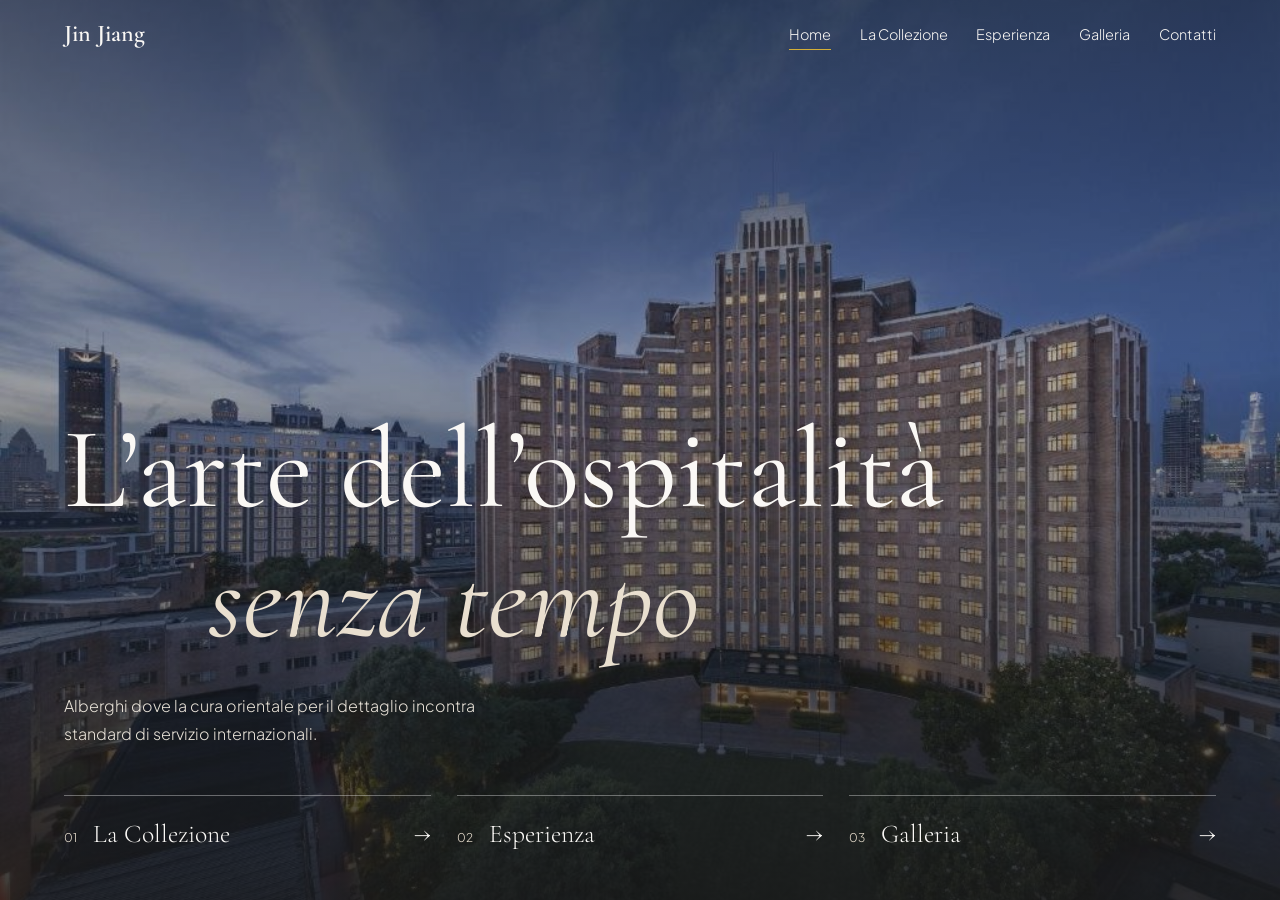
==== commit 863fcf41: "Add files via upload" ====
--- a/index.html
+++ b/index.html
@@ -9,113 +9,33 @@
 <link rel="preconnect" href="https://fonts.gstatic.com" crossorigin>
 <link href="https://fonts.googleapis.com/css2?family=Cormorant+Garamond:ital,wght@0,400;0,500;0,600;1,400&family=Plus+Jakarta+Sans:wght@300;400&display=swap" rel="stylesheet">
 <link rel="stylesheet" href="style.css">
-<script>document.documentElement.classList.add('js')</script>
 </head>
-<body>
-<div class="progress" id="progress" aria-hidden="true"></div>
-
-<header id="top">
-  <a href="#top" class="logo">Jin Jiang</a>
+<body class="home">
+<header>
+  <a href="index.html" class="logo">Jin Jiang</a>
   <button class="burger" id="burger" aria-expanded="false" aria-controls="nav">Menu</button>
   <nav id="nav" aria-label="Navigazione">
-    <a href="#collezione">La Collezione</a>
-    <a href="#esperienza">Esperienza</a>
-    <a href="#galleria">Galleria</a>
-    <a href="#contatti">Contatti</a>
+    <a href="index.html" aria-current="page">Home</a>
+    <a href="collezione.html">La Collezione</a>
+    <a href="esperienza.html">Esperienza</a>
+    <a href="galleria.html">Galleria</a>
+    <a href="contatti.html">Contatti</a>
   </nav>
 </header>
 
-<main>
-<div class="hero">
-  <img id="heroimg" onerror="this.style.display='none'" src="img/jin-jiang-art-deco.jpg" alt="Hotel storico in mattoni in stile art déco a Shanghai al crepuscolo">
+<main class="hero">
+  <img onerror="this.style.display='none'" src="img/jin-jiang-art-deco.jpg" alt="Hotel storico in mattoni in stile art déco a Shanghai al crepuscolo">
   <div class="hero-in">
     <h1><span class="ln"><span>L’arte dell’ospitalità</span></span><span class="ln sub"><em>senza tempo</em></span></h1>
     <p>Alberghi dove la cura orientale per il dettaglio incontra standard di servizio internazionali.</p>
-  </div>
-  <a href="#collezione" class="scroll" aria-label="Scorri alla collezione"><span></span></a>
-</div>
-
-<section id="collezione">
-  <div class="lead rv">
-    <h2>Tre indirizzi, tre modi di essere ospiti</h2>
-    <p>Dal grattacielo che sfiora le nuvole al palazzo che racconta un secolo di città.</p>
-  </div>
-
-  <article class="hotel">
-    <div class="pic" data-label="J Hotel Shanghai Tower"><img loading="lazy" onerror="this.style.display='none'" style="object-position:50% 25%" src="img/shanghai-tower-nuvole.jpg" alt="Lo Shanghai Tower che emerge dalle nuvole sopra lo skyline di Pudong"></div>
-    <div class="txt rv"><h3>J Hotel Shanghai Tower</h3><small>Pudong, Shanghai</small>
-      <p>Ai piani alti di una delle torri più alte del mondo: camere e suite sullo skyline di Pudong e sul fiume Huangpu.</p>
-      <button class="more" aria-expanded="false">Dettagli</button>
-      <div class="panel"><ul><li>Camere e suite con vista panoramica</li><li>Ristorazione e bar ai piani alti</li><li>Spa e area benessere</li></ul></div>
-    </div>
-  </article>
-
-  <article class="hotel">
-    <div class="pic" data-label="Jin Jiang Hotel Shanghai"><img loading="lazy" onerror="this.style.display='none'" src="img/jin-jiang-hotel-sera.jpg" alt="Facciata del Jin Jiang Hotel illuminata al crepuscolo"></div>
-    <div class="txt rv"><h3>Jin Jiang Hotel Shanghai</h3><small>Centro di Shanghai</small>
-      <p>Un indirizzo storico: sale di rappresentanza e giardini raccontano la Shanghai del Novecento con il comfort di oggi.</p>
-      <button class="more" aria-expanded="false">Dettagli</button>
-      <div class="panel"><ul><li>Architettura e interni storici</li><li>Sale per eventi e ricevimenti</li><li>Cucina cinese e internazionale</li></ul></div>
-    </div>
-  </article>
-
-  <article class="hotel">
-    <div class="pic" data-label="Jin Jiang International"><img loading="lazy" onerror="this.style.display='none'" style="object-position:50% 35%" src="img/jin-jiang-international-taicang.jpg" alt="Jin Jiang International Hotel di Taicang illuminato di notte"></div>
-    <div class="txt rv"><h3>Jin Jiang International</h3><small>Asia ed Europa</small>
-      <p>Il portafoglio internazionale riunisce marchi per viaggi d’affari e di piacere in molte città.</p>
-      <button class="more" aria-expanded="false">Dettagli</button>
-      <div class="panel"><ul><li>Marchi per fasce e stili diversi</li><li>Presenza in Asia e in Europa</li><li>Soggiorni di lavoro e di svago</li></ul></div>
-    </div>
-  </article>
-</section>
-
-<section class="story" id="esperienza">
-  <div class="big" id="big" aria-hidden="true">錦江</div>
-  <div class="cols">
-    <h2 class="rv">Oriente e Occidente, nella stessa stanza</h2>
-    <div class="rv">
-      <p>Jin Jiang nasce a Shanghai, crocevia di culture, con una idea precisa di accoglienza: attenzione prima della richiesta.</p>
-      <p>Il tè all’arrivo, la cucina regionale cinese accanto ai piatti internazionali, un personale che conosce la città e sa raccontarla. Intanto procedure, comfort e sicurezza rispondono agli standard che i viaggiatori si aspettano ovunque.</p>
-      <button class="tell" id="chatbtn" aria-expanded="false" aria-controls="chat">Ascolta la nostra storia</button>
+    <div class="doors">
+      <a href="collezione.html"><span><small>01</small>La Collezione</span><b>→</b></a>
+      <a href="esperienza.html"><span><small>02</small>Esperienza</span><b>→</b></a>
+      <a href="galleria.html"><span><small>03</small>Galleria</span><b>→</b></a>
     </div>
   </div>
-</section>
-
-<section id="galleria">
-  <div class="lead rv"><h2>Camere, tavole, silenzi</h2><p>Tocca una foto per ingrandirla.</p></div>
-  <div class="gal">
-    <figure class="g1"><button type="button" class="open" aria-label="Ingrandisci: Camere"><img loading="lazy" onerror="this.style.display='none'" src="img/camera-vista-citta.jpg" alt="Camera con grande finestra sullo skyline notturno di Shanghai"></button><figcaption>Camere</figcaption></figure>
-    <figure class="g2"><button type="button" class="open" aria-label="Ingrandisci: Ristorazione"><img loading="lazy" onerror="this.style.display='none'" src="img/ristorante.jpg" alt="Sala del ristorante con fiori di ciliegio e lanterne rosse"></button><figcaption>Ristorazione</figcaption></figure>
-    <figure class="g3"><button type="button" class="open" aria-label="Ingrandisci: Spa"><img loading="lazy" onerror="this.style.display='none'" src="img/spa-vasche.jpg" alt="Vasche termali della spa con soffitto luminoso"></button><figcaption>Spa</figcaption></figure>
-    <figure class="g4"><button type="button" class="open" aria-label="Ingrandisci: Bagni"><img loading="lazy" onerror="this.style.display='none'" src="img/bagno.jpg" alt="Bagno in marmo chiaro con doccia a vetro e vasca"></button><figcaption>Bagni</figcaption></figure>
-    <figure class="g5"><button type="button" class="open" aria-label="Ingrandisci: Piscina"><img loading="lazy" onerror="this.style.display='none'" src="img/resort-piscina.jpg" alt="Piscina illuminata al crepuscolo con lettini e camere affacciate"></button><figcaption>Piscina</figcaption></figure>
-    <figure class="g6"><button type="button" class="open" aria-label="Ingrandisci: Architettura"><img loading="lazy" onerror="this.style.display='none'" src="img/jin-jiang-art-deco.jpg" alt="Edificio storico in mattoni in stile art déco illuminato al crepuscolo"></button><figcaption>Architettura</figcaption></figure>
-  </div>
-</section>
 </main>
 
-<footer id="contatti">
-  <div class="foot">
-    <div><a href="#top" class="logo"><i> </i>Jin Jiang</a><p style="margin-top:.6rem;max-width:18rem">fatto da Orlando. ciuffreda tossico</p></div>
-    <div><a href="mailto:info@example.com">info@example.com</a><br>+86 21 5555 6767<br>Shanghai, Cina</div>
-  </div>
-  <div class="small">© 2026 Jin Jiang Hotels. Pagina di presentazione.</div>
-</footer>
-
-<section class="chat" id="chat" role="dialog" aria-label="Racconto della storia dell’hotel" hidden>
-  <div class="chat-h"><div><strong>Il concierge</strong><span>Racconta la storia di Jin Jiang</span></div><button id="chatx" aria-label="Chiudi la chat">Chiudi</button></div>
-  <div class="chat-log" id="chatlog" aria-live="polite"></div>
-  <div class="chat-opts" id="chatopts"></div>
-</section>
-
-<div class="lb" id="lb" role="dialog" aria-modal="true" aria-label="Galleria ingrandita" hidden>
-  <button class="lb-x" id="lbx" aria-label="Chiudi">Chiudi</button>
-  <button class="lb-n prev" id="lbp" aria-label="Foto precedente">&#8249;</button>
-  <figure><img id="lbimg" alt=""><figcaption id="lbcap"></figcaption></figure>
-  <button class="lb-n next" id="lbn" aria-label="Foto successiva">&#8250;</button>
-</div>
-
-<script src="copione.js"></script>
 <script src="script.js"></script>
 </body>
 </html>
--- a/style.css
+++ b/style.css
@@ -1,107 +1,111 @@
 :root{--ink:#1A1A1A;--paper:#FAF8F5;--sand:#E9DFCF;--cream:#F1EADD;--gold:#D4AF37;--umber:#6B4F3A;
 --serif:'Cormorant Garamond',Georgia,serif;--sans:'Plus Jakarta Sans',system-ui,sans-serif;
---pad:clamp(1.25rem,5vw,4.5rem);--ease:cubic-bezier(.2,.7,.2,1)}
+--pad:clamp(1.25rem,5vw,4.5rem);--ease:cubic-bezier(.2,.7,.2,1);--hh:4.4rem}
 *{box-sizing:border-box;margin:0;padding:0}
-html{scroll-behavior:smooth;scroll-padding-top:4rem}
-body{font-family:var(--sans);font-weight:300;color:var(--ink);background:var(--paper);line-height:1.7}
+body{font-family:var(--sans);font-weight:300;color:var(--ink);background:var(--paper);line-height:1.7;min-height:100svh;display:flex;flex-direction:column;animation:pagein .9s ease backwards;transition:opacity .35s ease}
+body.leaving{opacity:0}
+@keyframes pagein{from{opacity:0}}
 img{display:block;width:100%;height:100%;object-fit:cover}
 a{color:inherit;text-decoration:none}
 button{font:inherit;color:inherit;cursor:pointer}
 :focus-visible{outline:2px solid var(--gold);outline-offset:3px}
 h1,h2,h3{font-family:var(--serif);font-weight:500;line-height:1.05}
+body.dark{background:var(--ink);color:var(--paper)}
 
-/* progress + header */
-.progress{position:fixed;top:0;left:0;height:2px;width:100%;background:var(--gold);transform:scaleX(0);transform-origin:left;z-index:30}
-header{position:fixed;inset:0 0 auto 0;z-index:20;display:flex;justify-content:space-between;align-items:center;padding:1rem var(--pad);color:var(--paper);transition:background .4s,color .4s,padding .4s}
-header.solid{background:rgba(250,248,245,.94);color:var(--ink);padding-block:.65rem}
+/* header */
+header{position:fixed;inset:0 0 auto 0;z-index:20;height:var(--hh);display:flex;justify-content:space-between;align-items:center;padding:0 var(--pad);background:var(--paper);color:var(--ink);border-bottom:1px solid var(--sand);transition:background .4s,color .4s}
+.home header{background:transparent;color:var(--paper);border-color:transparent}
+.dark header{background:var(--ink);color:var(--paper);border-color:rgba(255,255,255,.08)}
 .logo{font-family:var(--serif);font-size:1.5rem;font-weight:600}
-.logo i{font-style:normal;color:var(--gold);margin-right:.35rem}
 nav{display:flex;gap:1.8rem;font-size:.9rem}
 nav a{position:relative;padding-block:.2rem}
 nav a::after{content:"";position:absolute;left:0;bottom:0;height:1px;width:100%;background:var(--gold);transform:scaleX(0);transform-origin:left;transition:transform .35s var(--ease)}
-nav a:hover::after,nav a.on::after{transform:scaleX(1)}
+nav a:hover::after,nav a[aria-current]::after{transform:scaleX(1)}
 .burger{display:none;background:none;border:0;font-size:.9rem}
 
-/* hero */
-.hero{position:relative;min-height:85vh;display:grid;align-items:end;color:var(--paper);background:var(--ink);overflow:hidden}
-.hero>img{position:absolute;inset:-8% 0;height:116%;opacity:.75;will-change:transform;animation:kb 2.8s var(--ease) both}
-@keyframes kb{from{scale:1.14}to{scale:1}}
-.hero::after{content:"";position:absolute;inset:0;background:linear-gradient(180deg,rgba(26,26,26,.4),rgba(26,26,26,.1) 40%,rgba(26,26,26,.75))}
-.hero-in{position:relative;z-index:1;padding:8rem var(--pad) 5.5rem}
+main{flex:1;display:flex;flex-direction:column;min-height:0;padding-top:var(--hh)}
+.pagehead{display:flex;justify-content:space-between;align-items:end;gap:2rem;padding:1.8rem var(--pad) 1.3rem}
+.pagehead h1{font-size:clamp(2rem,4vw,3.4rem);max-width:40rem}
+.pagehead p{color:#6f685f;max-width:22rem;font-size:.92rem}
+
+/* home */
+.hero{position:relative;min-height:100svh;display:grid;align-items:end;color:var(--paper);background:var(--ink);overflow:hidden;padding-top:0}
+.hero>img{position:absolute;inset:0;opacity:.75;animation:kb 3s var(--ease) both}
+@keyframes kb{from{scale:1.12}to{scale:1}}
+.hero::after{content:"";position:absolute;inset:0;background:linear-gradient(180deg,rgba(26,26,26,.45),rgba(26,26,26,.1) 40%,rgba(26,26,26,.8))}
+.hero-in{position:relative;z-index:1;padding:8rem var(--pad) 2.4rem}
 .hero h1{font-size:clamp(3rem,9vw,7.5rem);font-weight:400}
 .ln{display:block;overflow:hidden;padding-bottom:.08em}
-.ln>span,.ln>em{display:block}
+.ln>span,.ln>em{display:block;transform:translateY(105%);animation:up 1.1s var(--ease) .2s forwards}
+.ln.sub>em{animation-delay:.45s}
 .sub{margin-left:clamp(1.5rem,12vw,9rem);color:var(--sand)}
-.hero p{margin-top:1.4rem;max-width:28rem;color:#e8e2d8}
-.js .ln>span,.js .ln>em{transform:translateY(105%);animation:up 1.1s var(--ease) .2s forwards}
-.js .ln.sub>em{animation-delay:.45s}
-.js .hero p{opacity:0;animation:fade 1s ease 1s forwards}
+.hero p{margin-top:1.4rem;max-width:28rem;color:#e8e2d8;opacity:0;animation:fade 1s ease 1s forwards}
 @keyframes up{to{transform:none}}
 @keyframes fade{to{opacity:1}}
-.scroll{position:absolute;z-index:1;right:var(--pad);bottom:2rem;width:1px;height:3.5rem;background:rgba(255,255,255,.3);overflow:hidden}
-.scroll span{display:block;width:100%;height:40%;background:var(--gold);animation:drip 2s ease-in-out infinite}
-@keyframes drip{0%{transform:translateY(-100%)}100%{transform:translateY(260%)}}
+.doors{display:grid;grid-template-columns:repeat(3,1fr);gap:1.6rem;margin-top:3rem;opacity:0;animation:fade 1s ease 1.4s forwards}
+.doors a{display:flex;justify-content:space-between;align-items:baseline;padding:1rem 0 .4rem;border-top:1px solid rgba(255,255,255,.35);font-family:var(--serif);font-size:1.6rem;transition:border-color .4s,color .4s,padding .5s var(--ease)}
+.doors a:hover{border-color:var(--gold);color:var(--gold);padding-left:.5rem}
+.doors small{font-family:var(--sans);font-size:.75rem;color:var(--sand);margin-right:1rem}
+.doors b{font-weight:300;transition:transform .5s var(--ease)}
+.doors a:hover b{transform:translateX(.4rem)}
 
-/* sections */
-section{padding:clamp(4rem,9vw,7rem) var(--pad)}
-.lead{display:grid;grid-template-columns:5fr 4fr;gap:3rem;align-items:end;margin-bottom:3.5rem}
-.lead h2{font-size:clamp(2.2rem,5vw,4rem)}
-.lead p{color:#6f685f;max-width:26rem}
-.js .rv{opacity:0;transform:translateY(18px);transition:opacity .9s ease,transform .9s var(--ease)}
-.js .rv.in{opacity:1;transform:none}
-
-/* hotels */
-.hotel{display:grid;grid-template-columns:repeat(12,1fr);align-items:center;margin-bottom:clamp(3rem,7vw,5.5rem)}
-.pic{grid-column:1/8;aspect-ratio:4/3;overflow:hidden;background:linear-gradient(135deg,#E9DFCF,#c9b99f)}
-.pic{position:relative}
-.pic::after{content:attr(data-label);position:absolute;inset:0;display:grid;place-items:center;font-family:var(--serif);font-size:1.8rem;color:var(--umber);opacity:.7}
-.pic img{position:relative;z-index:1;transition:transform 1.3s var(--ease)}
-.hotel.in:hover .pic img{transform:scale(1.045)}
-.js .hotel .pic{clip-path:inset(0 100% 0 0);transition:clip-path 1.3s var(--ease)}
-.js .hotel:nth-of-type(even) .pic{clip-path:inset(0 0 0 100%)}
-.js .hotel.in .pic{clip-path:inset(0)}
-.js .hotel .pic img{transform:scale(1.25);transition:transform 2s var(--ease)}
-.js .hotel.in .pic img{transform:none}
-.js .hotel .txt.rv{transition-delay:.45s}
-.txt h3{background:linear-gradient(var(--gold),var(--gold)) 0 100%/0 1px no-repeat;transition:background-size .6s var(--ease);display:inline}
-.hotel:hover .txt h3{background-size:100% 1px}
-.txt{grid-column:7/13;grid-row:1;background:var(--cream);padding:clamp(1.6rem,3.5vw,3rem);margin-top:5rem;position:relative}
-.hotel:nth-of-type(even) .pic{grid-column:6/13}
-.hotel:nth-of-type(even) .txt{grid-column:1/7;margin-top:-4rem;background:var(--sand)}
-.txt h3{font-size:clamp(1.8rem,3vw,2.6rem)}
-.txt small{display:block;color:var(--umber);margin:.2rem 0 1rem}
-.txt p{color:#4a443d;max-width:30rem}
-.more{margin-top:1.2rem;background:none;border:0;border-bottom:1px solid var(--gold);padding:0 0 .15rem;font-size:.92rem;display:inline-flex;gap:.6rem;align-items:center}
+/* collezione */
+.cards{flex:1;min-height:30rem;display:grid;grid-template-columns:repeat(3,1fr);gap:1rem;padding:0 var(--pad) 1.2rem}
+.card{position:relative;overflow:hidden;background:linear-gradient(135deg,#6B4F3A,#1A1A1A);color:var(--paper);display:flex;align-items:flex-end;animation:rise 1.2s var(--ease) both}
+.card:nth-child(2){animation-delay:.12s}.card:nth-child(3){animation-delay:.24s}
+@keyframes rise{from{clip-path:inset(100% 0 0 0)}to{clip-path:inset(0)}}
+.card>img{position:absolute;inset:0;transition:transform 1.4s var(--ease)}
+.card:hover>img{transform:scale(1.05)}
+.card::before{content:"";position:absolute;inset:0;z-index:1;background:linear-gradient(180deg,rgba(26,26,26,0) 30%,rgba(26,26,26,.88))}
+.card .in{position:relative;z-index:2;padding:1.6rem;width:100%}
+.card h2{font-size:clamp(1.8rem,2.6vw,2.4rem)}
+.card small{display:block;color:var(--sand);margin:.2rem 0 .8rem}
+.card p{max-width:24rem;font-size:.92rem;color:#e8e2d8}
+.more{margin-top:1.1rem;background:none;border:0;border-bottom:1px solid var(--gold);padding:0 0 .15rem;font-size:.92rem;display:inline-flex;gap:.6rem;align-items:center}
 .more::after{content:"+";transition:transform .4s var(--ease)}
 .more[aria-expanded="true"]::after{transform:rotate(45deg)}
 .panel{display:grid;grid-template-rows:0fr;transition:grid-template-rows .5s var(--ease)}
-.panel>ul{overflow:hidden;list-style:none;font-size:.92rem;color:var(--umber)}
-.panel li{padding:.35rem 0;border-bottom:1px solid rgba(107,79,58,.2)}
-.panel li:first-child{margin-top:1rem;border-top:1px solid rgba(107,79,58,.2)}
+.panel ul{overflow:hidden;list-style:none;font-size:.88rem;color:var(--sand)}
+.panel li{padding:.3rem 0;border-bottom:1px solid rgba(255,255,255,.2)}
+.panel li:first-child{margin-top:.9rem;border-top:1px solid rgba(255,255,255,.2)}
 .more[aria-expanded="true"]+.panel{grid-template-rows:1fr}
 
-/* story */
-.story{background:var(--ink);color:var(--paper);position:relative;overflow:hidden}
-.big{position:absolute;right:-1rem;top:0;font-family:var(--serif);font-size:clamp(7rem,24vw,22rem);line-height:.9;color:rgba(212,175,55,.13);pointer-events:none;will-change:transform}
-.story .cols{display:grid;grid-template-columns:4fr 5fr;gap:4rem;position:relative}
-.story h2{font-size:clamp(2.2rem,5vw,3.8rem)}
-.story p{color:#d9d2c6;max-width:34rem}
-.story p:first-child{font-family:var(--serif);font-size:1.55rem;line-height:1.35;color:var(--paper);margin-bottom:1.2rem}
+/* pagine divise (esperienza, contatti) */
+.split{display:grid;grid-template-columns:1fr 1fr;flex:1;min-height:0}
+.side{position:relative;overflow:hidden;min-height:18rem}
+.side>img{position:absolute;inset:0;animation:kb 3s var(--ease) both}
+.copy{position:relative;overflow:hidden;padding:3rem var(--pad);display:flex;flex-direction:column;justify-content:center;align-items:flex-start}
+.copy h1{font-size:clamp(2.2rem,4.5vw,4rem);margin-bottom:1.4rem;position:relative}
+.copy p{max-width:34rem;position:relative}
+.dark .copy p{color:#d9d2c6}
+.dark .copy .lead-p{font-family:var(--serif);font-size:1.55rem;line-height:1.35;color:var(--paper);margin-bottom:1.1rem}
+.dark .copy::before{content:"";position:absolute;inset:-25%;background:radial-gradient(circle at 30% 40%,rgba(212,175,55,.11),transparent 42%);animation:drift 26s ease-in-out infinite alternate;pointer-events:none}
+@keyframes drift{from{transform:translate(-6%,-4%)}to{transform:translate(12%,8%)}}
+.big{position:absolute;right:-.5rem;bottom:-1rem;font-family:var(--serif);font-size:clamp(7rem,18vw,16rem);line-height:.9;color:rgba(212,175,55,.12);pointer-events:none}
+.tell{position:relative;margin-top:1.6rem;background:none;border:0;border-bottom:1px solid var(--gold);color:var(--paper);padding:0 0 .15rem;font-size:.92rem;transition:color .4s}
+.tell:hover{color:var(--gold)}
+.split.rev .side{order:-1}
+.light .copy{background:var(--cream)}
+.contact{display:flex;flex-direction:column;gap:.3rem;font-family:var(--serif);font-size:clamp(1.5rem,2.8vw,2.2rem);position:relative}
+.contact a{border-bottom:1px solid var(--gold);align-self:flex-start;transition:color .3s}
+.contact a:hover{color:var(--umber)}
+.credit{margin-top:2.2rem;font-size:.85rem;color:#6f685f}
 
-/* gallery */
-.gal{display:grid;grid-template-columns:repeat(12,1fr);grid-auto-rows:7rem;gap:1rem}
-.gal figure{overflow:hidden;position:relative;background:linear-gradient(135deg,#6B4F3A,#1A1A1A)}
+/* galleria */
+.gal{flex:1;min-height:30rem;display:grid;grid-template-columns:repeat(12,1fr);grid-template-rows:repeat(4,1fr);gap:.8rem;padding:0 var(--pad) 1.2rem}
+.gal figure{position:relative;overflow:hidden;background:linear-gradient(135deg,#6B4F3A,#1A1A1A);animation:rise 1.1s var(--ease) both}
+.gal figure:nth-child(2){animation-delay:.1s}.gal figure:nth-child(3){animation-delay:.2s}.gal figure:nth-child(4){animation-delay:.3s}.gal figure:nth-child(5){animation-delay:.4s}.gal figure:nth-child(6){animation-delay:.5s}
+.g1{grid-column:1/5;grid-row:1/5}.g2{grid-column:5/9;grid-row:1/3}.g3{grid-column:9/13;grid-row:1/3}
+.g4{grid-column:5/8;grid-row:3/5}.g5{grid-column:8/10;grid-row:3/5}.g6{grid-column:10/13;grid-row:3/5}
 .gal .open{display:block;width:100%;height:100%;border:0;padding:0;background:none}
 .gal img{transition:transform 1.3s var(--ease),filter .6s}
 .gal figure:hover img{transform:scale(1.05);filter:brightness(.92)}
 .gal figcaption{position:absolute;left:.9rem;bottom:.6rem;font-size:.8rem;color:#fff;text-shadow:0 1px 8px rgba(0,0,0,.6);pointer-events:none;transform:translateY(6px);opacity:.85;transition:transform .5s var(--ease),opacity .5s}
 .gal figure:hover figcaption{transform:none;opacity:1}
-.g1{grid-column:1/6;grid-row:1/6}.g2{grid-column:6/10;grid-row:1/4}.g3{grid-column:10/13;grid-row:1/5}
-.g4{grid-column:6/10;grid-row:4/8}.g5{grid-column:1/6;grid-row:6/9}.g6{grid-column:10/13;grid-row:5/9}
 
-.js .gal figure{clip-path:inset(100% 0 0 0);transition:clip-path 1s var(--ease)}
-.js .gal.in figure{clip-path:inset(0)}
-.gal figure:nth-child(2){transition-delay:.1s}.gal figure:nth-child(3){transition-delay:.2s}.gal figure:nth-child(4){transition-delay:.3s}.gal figure:nth-child(5){transition-delay:.4s}.gal figure:nth-child(6){transition-delay:.5s}
+/* footer minimo */
+.mini{display:flex;justify-content:space-between;gap:1rem;padding:.9rem var(--pad);font-size:.78rem;color:#6f685f;border-top:1px solid var(--sand)}
+.dark .mini{color:#9b9388;border-color:rgba(255,255,255,.1)}
 
 /* lightbox */
 .lb{position:fixed;inset:0;z-index:40;background:rgba(20,18,16,.94);display:grid;grid-template-columns:auto 1fr auto;align-items:center;gap:1rem;padding:3.5rem 1.2rem 1.2rem;color:var(--paper);opacity:0;transition:opacity .35s}
@@ -114,24 +118,11 @@
 .lb-n{background:none;border:1px solid rgba(255,255,255,.3);width:2.8rem;height:2.8rem;border-radius:50%;font-size:1.6rem;line-height:1;transition:background .3s,border-color .3s}
 .lb-n:hover{background:var(--gold);border-color:var(--gold);color:var(--ink)}
 
-/* footer */
-footer{background:var(--cream);padding:4rem var(--pad) 1.6rem}
-.foot{display:flex;justify-content:space-between;flex-wrap:wrap;gap:2rem;font-size:.92rem;color:#4a443d}
-.foot a:hover{color:var(--umber)}
-.small{margin-top:2.5rem;padding-top:1.2rem;border-top:1px solid var(--sand);font-size:.8rem;color:#6f685f}
-
-
-/* effetti calmi */
-.story::before{content:"";position:absolute;inset:-25%;background:radial-gradient(circle at 30% 40%,rgba(212,175,55,.11),transparent 42%);animation:drift 26s ease-in-out infinite alternate;pointer-events:none}
-@keyframes drift{from{transform:translate(-6%,-4%)}to{transform:translate(12%,8%)}}
-
 /* chat */
-.tell{margin-top:1.4rem;background:none;border:0;border-bottom:1px solid var(--gold);color:var(--paper);padding:0 0 .15rem;font-size:.92rem;transition:color .4s}
-.tell:hover{color:var(--gold)}
-.chat{position:fixed;right:1.2rem;bottom:1.2rem;z-index:25;width:23rem;max-width:calc(100vw - 2.4rem);height:31rem;max-height:calc(100vh - 3rem);background:var(--paper);display:flex;flex-direction:column;box-shadow:0 30px 70px -25px rgba(26,26,26,.55);opacity:0;transform:translateY(14px);transition:opacity .6s ease,transform .7s var(--ease)}
+.chat{position:fixed;right:1.2rem;bottom:1.2rem;z-index:25;width:23rem;max-width:calc(100vw - 2.4rem);height:31rem;max-height:calc(100vh - 3rem);background:var(--paper);color:var(--ink);display:flex;flex-direction:column;box-shadow:0 30px 70px -25px rgba(26,26,26,.55);opacity:0;transform:translateY(14px);transition:opacity .6s ease,transform .7s var(--ease)}
 .chat[hidden]{display:none}
 .chat.show{opacity:1;transform:none}
-.chat-h{display:flex;justify-content:space-between;align-items:center;background:var(--ink);color:var(--paper);padding:.9rem 1.1rem}
+.chat-h{display:flex;justify-content:space-between;align-items:center;background:var(--ink);color:var(--paper);padding:.9rem 1.1rem;border-bottom:1px solid rgba(255,255,255,.1)}
 .chat-h strong{display:block;font-family:var(--serif);font-size:1.3rem;font-weight:500;line-height:1.1}
 .chat-h span{font-size:.78rem;color:#bdb5a8}
 .chat-h button{background:none;border:0;font-size:.82rem;color:var(--paper)}
@@ -149,29 +140,37 @@
 .chat-opts{display:flex;flex-wrap:wrap;gap:.5rem;padding:.8rem 1.1rem 1.1rem;border-top:1px solid var(--sand);min-height:3.6rem}
 .chat-opts button{background:none;border:1px solid var(--gold);padding:.4rem .9rem;font-size:.85rem;transition:background .4s,color .4s;animation:arrive .8s var(--ease) both}
 .chat-opts button:hover{background:var(--gold);color:var(--ink)}
-@media(max-width:800px){.chat{right:.8rem;left:.8rem;width:auto;max-width:none;bottom:.8rem}}
 
-/* responsive */
+/* una schermata sola su desktop */
+@media(min-width:801px) and (min-height:620px){body.fit{height:100svh}}
+
+/* mobile */
 @media(max-width:800px){
 .burger{display:block}
 nav{position:absolute;top:100%;left:0;right:0;background:var(--ink);color:var(--paper);flex-direction:column;align-items:stretch;gap:0;padding:0 var(--pad);font-family:var(--serif);font-size:1.5rem;clip-path:inset(0 0 100% 0);transition:clip-path .5s var(--ease)}
 nav a{padding:.7rem 0;border-bottom:1px solid rgba(255,255,255,.1)}
 nav a:last-child{border-bottom:0;padding-bottom:1rem}
 nav a::after{display:none}
-nav a.on{color:var(--gold)}
+nav a[aria-current]{color:var(--gold)}
 nav.open{clip-path:inset(0)}
 header.menu{background:var(--ink);color:var(--paper)}
-.lead,.story .cols{grid-template-columns:1fr;gap:1.5rem}
-.hotel{display:block}
-.txt,.hotel:nth-of-type(even) .txt{margin:-2.5rem 1rem 0}
-.gal{grid-auto-rows:4.5rem}
-.g1{grid-column:1/8;grid-row:1/5}.g2{grid-column:8/13;grid-row:1/4}.g3{grid-column:8/13;grid-row:4/8}
-.g4{grid-column:1/8;grid-row:5/8}.g5{grid-column:1/7;grid-row:8/11}.g6{grid-column:7/13;grid-row:8/11}
+.pagehead{flex-direction:column;align-items:flex-start;gap:.6rem}
+.pagehead p{display:none}
+.doors{grid-template-columns:1fr;gap:0;margin-top:2rem}
+.doors a{font-size:1.4rem}
+.cards{display:flex;overflow-x:auto;scroll-snap-type:x mandatory;gap:.8rem;min-height:68svh;padding-bottom:1rem;scrollbar-width:none}
+.cards::-webkit-scrollbar{display:none}
+.card{flex:0 0 86%;scroll-snap-align:center;animation:none}
+.split{grid-template-columns:1fr}
+.side{order:-1;min-height:30svh}
+.copy{padding:2.2rem var(--pad)}
+.gal{grid-template-columns:1fr 1fr;grid-template-rows:repeat(3,minmax(9rem,1fr))}
+.gal figure{grid-column:auto;grid-row:auto}
 .lb{grid-template-columns:1fr;grid-template-rows:1fr auto}
 .lb-n{position:absolute;bottom:1rem}.lb-n.prev{left:1.2rem}.lb-n.next{right:1.2rem}
-.scroll{display:none}}
+.chat{right:.8rem;left:.8rem;width:auto;max-width:none;bottom:.8rem}}
+
 @media(prefers-reduced-motion:reduce){
-html{scroll-behavior:auto}
 *,*::before,*::after{animation:none!important;transition:none!important}
-.js .ln>span,.js .ln>em,.js .hero p,.js .rv{opacity:1;transform:none}
-.js .hotel .pic,.js .gal figure{clip-path:none}.js .hotel .pic img{transform:none}}
+.ln>span,.ln>em{transform:none}
+.hero p,.doors{opacity:1}}
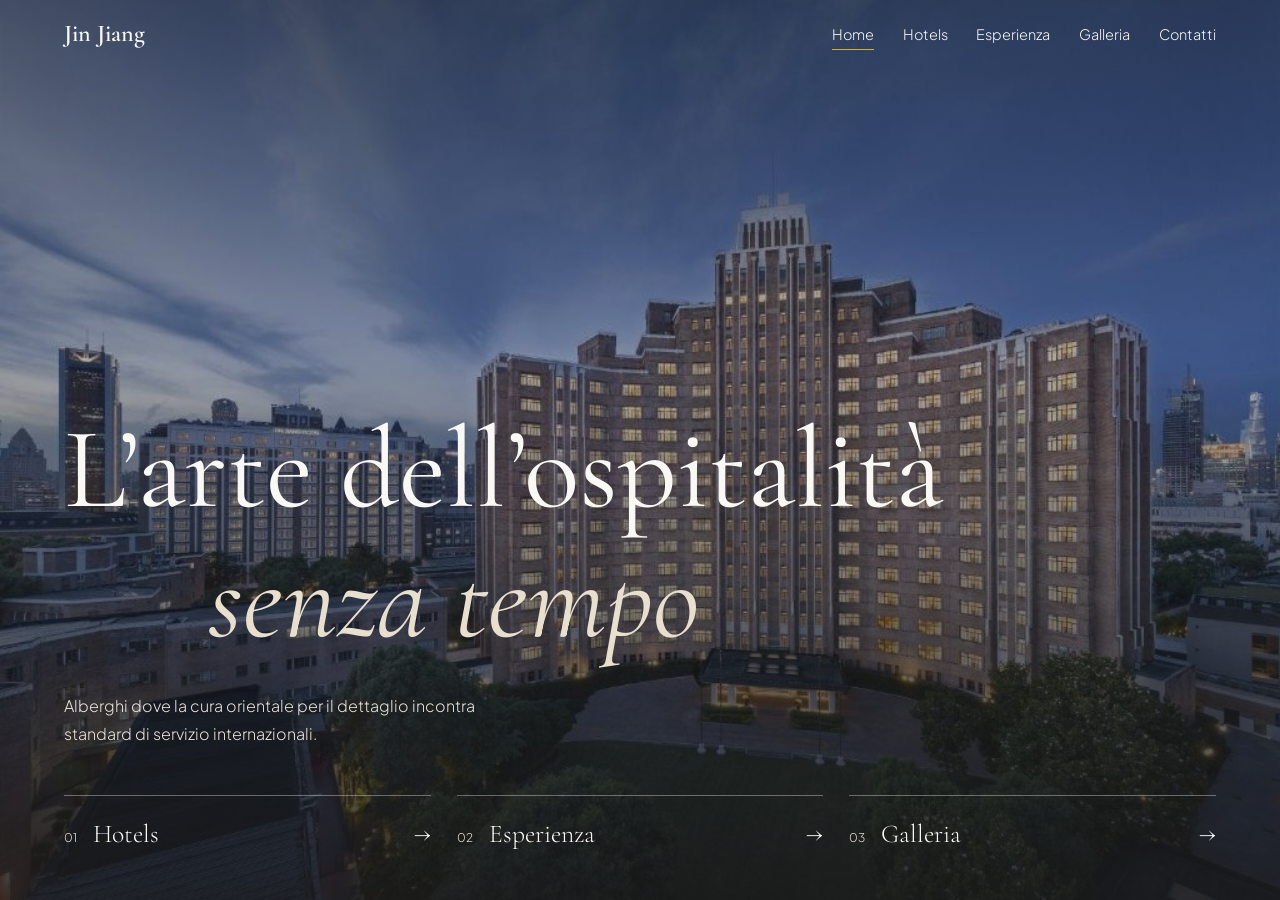
==== commit f5141156: "Add files via upload" ====
--- a/index.html
+++ b/index.html
@@ -16,7 +16,7 @@
   <button class="burger" id="burger" aria-expanded="false" aria-controls="nav">Menu</button>
   <nav id="nav" aria-label="Navigazione">
     <a href="index.html" aria-current="page">Home</a>
-    <a href="collezione.html">La Collezione</a>
+    <a href="hotels.html">Hotels</a>
     <a href="esperienza.html">Esperienza</a>
     <a href="galleria.html">Galleria</a>
     <a href="contatti.html">Contatti</a>
@@ -29,7 +29,7 @@
     <h1><span class="ln"><span>L’arte dell’ospitalità</span></span><span class="ln sub"><em>senza tempo</em></span></h1>
     <p>Alberghi dove la cura orientale per il dettaglio incontra standard di servizio internazionali.</p>
     <div class="doors">
-      <a href="collezione.html"><span><small>01</small>La Collezione</span><b>→</b></a>
+      <a href="hotels.html"><span><small>01</small>Hotels</span><b>→</b></a>
       <a href="esperienza.html"><span><small>02</small>Esperienza</span><b>→</b></a>
       <a href="galleria.html"><span><small>03</small>Galleria</span><b>→</b></a>
     </div>
--- a/style.css
+++ b/style.css
@@ -65,9 +65,10 @@
 .more::after{content:"+";transition:transform .4s var(--ease)}
 .more[aria-expanded="true"]::after{transform:rotate(45deg)}
 .panel{display:grid;grid-template-rows:0fr;transition:grid-template-rows .5s var(--ease)}
-.panel ul{overflow:hidden;list-style:none;font-size:.88rem;color:var(--sand)}
-.panel li{padding:.3rem 0;border-bottom:1px solid rgba(255,255,255,.2)}
-.panel li:first-child{margin-top:.9rem;border-top:1px solid rgba(255,255,255,.2)}
+.panel>div{overflow:hidden;min-height:0}
+.panel p{max-width:none;margin-top:.9rem;padding-top:.9rem;border-top:1px solid rgba(255,255,255,.25);font-size:.86rem;line-height:1.6;color:var(--sand);max-height:36svh;overflow-y:auto;padding-right:.3rem}
+.panel a{border-bottom:1px solid var(--gold);transition:color .3s}
+.panel a:hover{color:var(--gold)}
 .more[aria-expanded="true"]+.panel{grid-template-rows:1fr}
 
 /* pagine divise (esperienza, contatti) */
